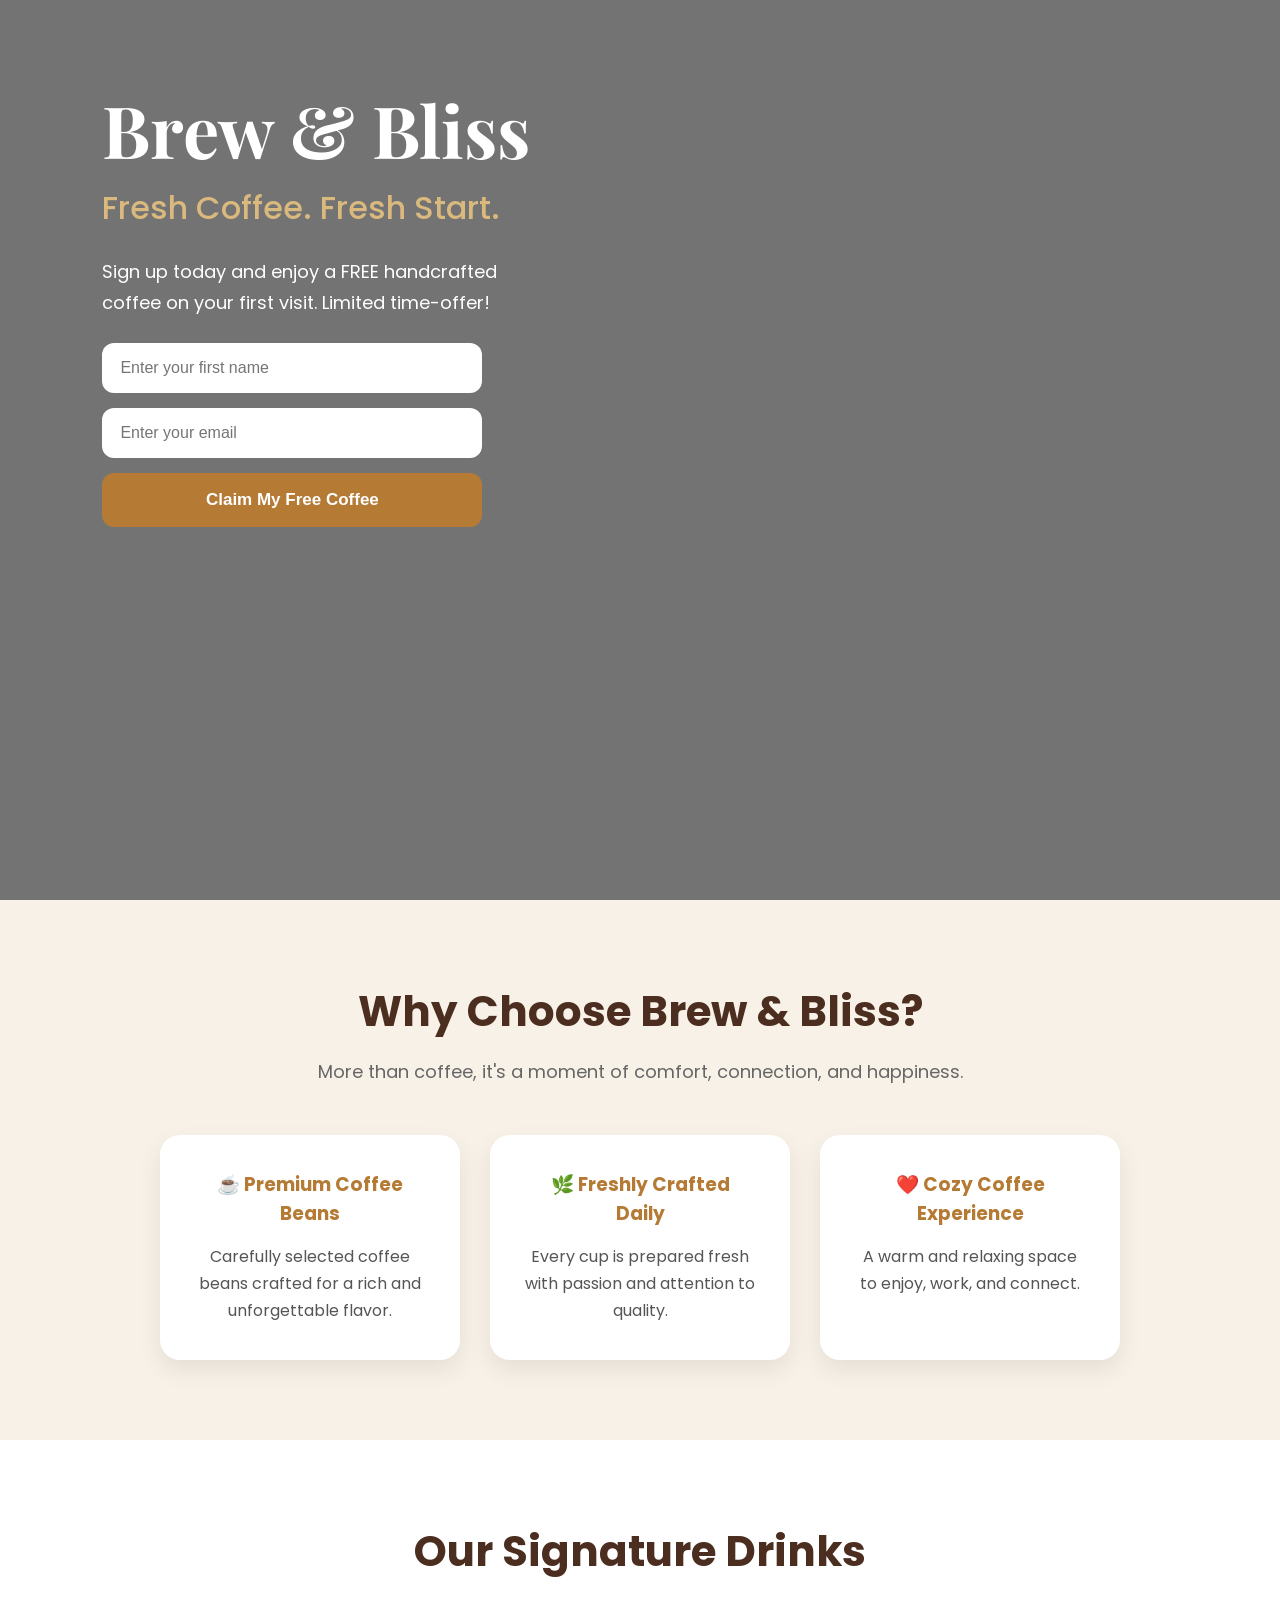
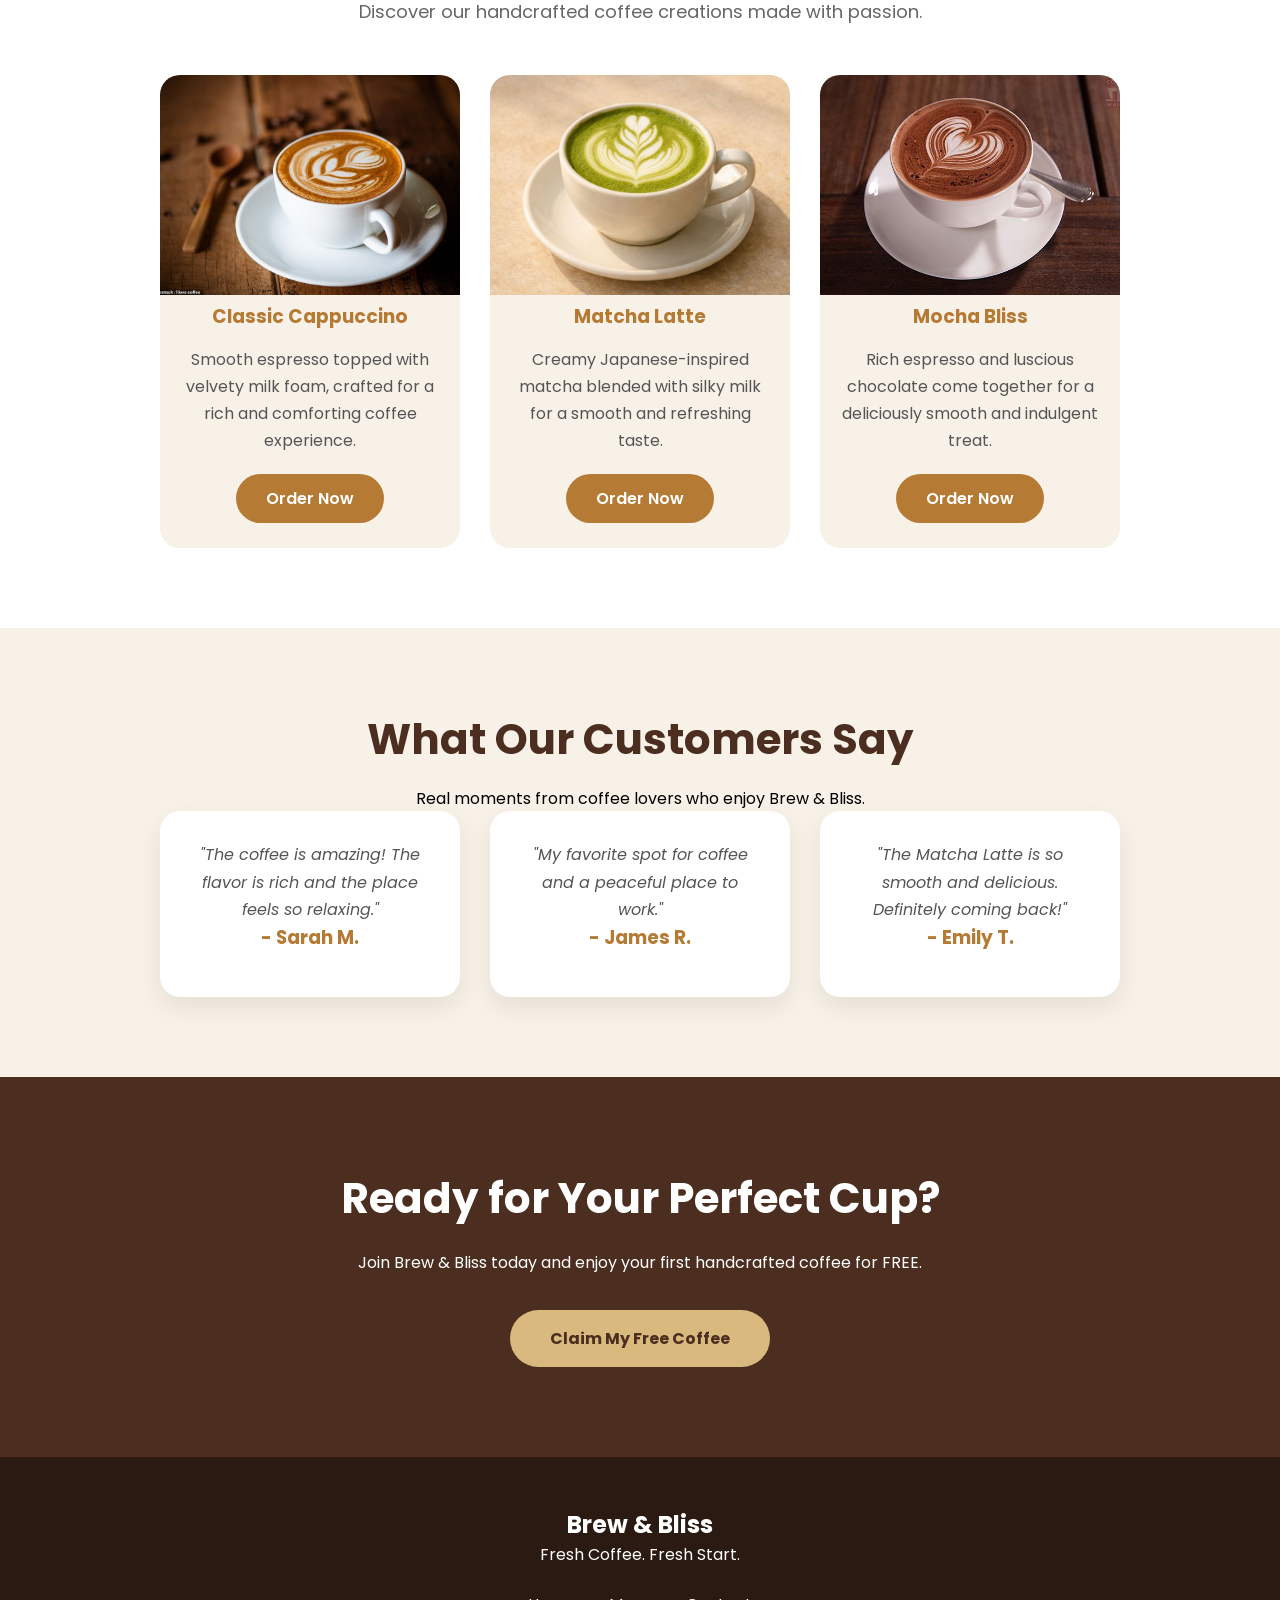
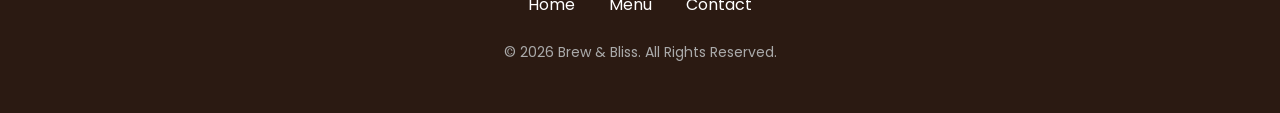
==== index.html @ a64a9b94 "Complete Brew & Bliss order system" ====
<!DOCTYPE html>
<html lang="en">

<head>

<meta charset="UTF-8">
<meta name="viewport" content="width=device-width, initial-scale=1.0">

<title>Brew & Bliss</title>


<link rel="preconnect" href="https://fonts.googleapis.com">
<link rel="preconnect" href="https://fonts.gstatic.com" crossorigin>

<link href="https://fonts.googleapis.com/css2?family=Playfair+Display:wght@600;700&family=Poppins:wght@300;400;500;600&display=swap" rel="stylesheet">


<link rel="stylesheet" href="css/style.css">


</head>


<body>


<!-- HERO SECTION -->

<section class="hero">


<video autoplay muted loop playsinline class="bg-video">

<source src="https://res.cloudinary.com/xk9sr4ls/video/upload/v1786017797/pika-f776a48d-ac4b-4a90-9127-dfdf9d708edb_xwu1fz.mp4" type="video/mp4">

</video>


<div class="overlay"></div>



<div class="hero-content">


<div class="left">


<h1>Brew & Bliss</h1>


<h2>Fresh Coffee. Fresh Start.</h2>


<p>
Sign up today and enjoy a FREE handcrafted coffee 
on your first visit. Limited time-offer!
</p>


<!-- FREE COFFEE FORM -->
<form
    id="coffee-form"
    class="coffee-form"
    action="https://formspree.io/f/xeajowwl"
    method="POST">

    <input
        type="text"
        name="first_name"
        placeholder="Enter your first name"
        required>

    <input
        type="email"
        name="email"
        placeholder="Enter your email"
        required>

    <button type="submit">
        Claim My Free Coffee
    </button>

    <p id="form-message"></p>

</form>


<!-- ORDER FORM -->
<section id="order-form" class="order-section">

    <div class="order-content">

        

</section>



</div>


</div>


</section>


<!-- WHY SECTION -->

<section class="why-section">


<h2>Why Choose Brew & Bliss?</h2>


<p class="section-text">
More than coffee, it's a moment of comfort, connection, and happiness.
</p>



<div class="cards">


<div class="card">

<h3>☕ Premium Coffee Beans</h3>

<p>
Carefully selected coffee beans crafted
for a rich and unforgettable flavor.
</p>

</div>



<div class="card">

<h3>🌿 Freshly Crafted Daily</h3>

<p>
Every cup is prepared fresh with passion
and attention to quality.
</p>

</div>



<div class="card">

<h3>❤️ Cozy Coffee Experience</h3>

<p>
A warm and relaxing space to enjoy,
work, and connect.
</p>

</div>


</div>


</section>





<!-- MENU SECTION -->


<section class="menu-section">


<h2>Our Signature Drinks</h2>


<p class="menu-text">
Discover our handcrafted coffee creations made with passion.
</p>

<div class="menu-cards">

    <div class="menu-card">
        <img src="images/cappuccino.jpg" alt="Classic Cappuccino">

        <h3>Classic Cappuccino</h3>

        <p>
            Smooth espresso topped with velvety milk foam,
            crafted for a rich and comforting coffee experience.
        </p>

        <a href="order.html" class="menu-btn">Order Now</a>
    </div>

    <div class="menu-card">
        <img src="images/matcha.jpg" alt="Matcha Latte">

        <h3>Matcha Latte</h3>

        <p>
            Creamy Japanese-inspired matcha blended with silky milk
            for a smooth and refreshing taste.
        </p>

        <a href="order.html" class="menu-btn">Order Now</a>
    </div>


    <div class="menu-card">
        <img src="images/mocha.jpg" alt="Mocha Bliss">

        <h3>Mocha Bliss</h3>

        <p>
            Rich espresso and luscious chocolate come together
            for a deliciously smooth and indulgent treat.
        </p>

        <a href="order.html" class="menu-btn">Order Now</a>
    </div>

</div>

</div>


</section>





<!-- TESTIMONIAL SECTION -->


<section class="testimonial-section">


<h2>What Our Customers Say</h2>


<p class="testimonial-text">
Real moments from coffee lovers who enjoy Brew & Bliss.
</p>



<div class="testimonial-cards">


<div class="testimonial-card">

<p>
"The coffee is amazing! The flavor is rich
and the place feels so relaxing."
</p>

<h3>- Sarah M.</h3>

</div>



<div class="testimonial-card">

<p>
"My favorite spot for coffee and a peaceful
place to work."
</p>

<h3>- James R.</h3>

</div>



<div class="testimonial-card">

<p>
"The Matcha Latte is so smooth and delicious.
Definitely coming back!"
</p>

<h3>- Emily T.</h3>

</div>


</div>


</section>





<!-- CTA -->


<section class="cta-section">


<h2>Ready for Your Perfect Cup?</h2>


<p>
Join Brew & Bliss today and enjoy your first handcrafted coffee for FREE.
</p>


<a href="#coffee-form" class="cta-btn">
    Claim My Free Coffee
</a>


</section>





<!-- FOOTER -->


<footer class="footer">


<h2>Brew & Bliss</h2>


<p>
Fresh Coffee. Fresh Start.
</p>


<div class="footer-links">

<a href="#">Home</a>
<a href="#">Menu</a>
<a href="#">Contact</a>

</div>



<p class="copyright">
© 2026 Brew & Bliss. All Rights Reserved.
</p>


</footer>

<script src="js/script.js"></script>

</body>

</html>
---- css/style.css ----
*{
    margin:0;
    padding:0;
    box-sizing:border-box;
}

body{
    font-family:'Poppins', sans-serif;
}


.hero{
    position:relative;
    width:100%;
    height:100vh;
    overflow:hidden;
}


.bg-video{
    position:absolute;
    top:0;
    left:0;
    width:100%;
    height:100%;
    object-fit:cover;
    z-index:0;
}


.overlay{
    position:absolute;
    top:0;
    left:0;
    width:100%;
    height:100%;
    background:rgba(0,0,0,0.55);
    z-index:1;
}


.hero-content{
    position:absolute;
    top:0;
    left:0;
    width:100%;
    height:100%;
    display:flex;
    justify-content:flex-start;
    align-items:flex-start;
    padding-left:8%;
    padding-top:90px;
    z-index:2;
    color:white;
}


.left{
    width:500px;
}


.left h1{
    font-family:'Playfair Display', serif;
    font-size:72px;
    font-weight:700;
    line-height:1.1;
}


.left h2{
    margin-top:15px;
    color:#d9b97d;
    font-size:32px;
    font-weight:500;
}


.left p{
    margin:25px 0;
    line-height:1.7;
    font-size:18px;
    max-width:450px;
}


/* FORM */

.coffee-form{
    width:380px;
}


.coffee-form input{
    width:100%;
    padding:16px 18px;
    margin-bottom:15px;
    border:none;
    border-radius:12px;
    font-size:16px;
    outline:none;
}


.coffee-form button{
    width:100%;
    padding:17px;
    background:#b57b35;
    color:white;
    border:none;
    border-radius:12px;
    font-size:17px;
    font-weight:600;
    cursor:pointer;
    transition:.3s;
}


.coffee-form button:hover{
    background:#8f5d28;
    transform:translateY(-2px);
}
/* ORDER FORM */

.order-section {
    padding: 70px 25px;
}

.order-content {
    width: 100%;
    max-width: 500px;
    margin: 0 auto;
}

.order-form {
    width: 100%;
}

.order-form input,
.order-form select,
.order-form textarea {
    width: 100%;
    padding: 16px 18px;
    margin-bottom: 15px;
    border: none;
    border-radius: 12px;
    font-size: 16px;
    font-family: inherit;
    outline: none;
    box-sizing: border-box;
}

.order-form select {
    background: white;
    color: #555;
}

.order-form textarea {
    resize: vertical;
    min-height: 120px;
}

.order-form button {
    width: 100%;
    padding: 17px;
    background: #b57b35;
    color: white;
    border: none;
    border-radius: 12px;
    font-size: 17px;
    font-weight: 600;
    cursor: pointer;
    transition: .3s;
}

.order-form button:hover {
    background: #8f5d28;
    transform: translateY(-2px);
}


/* WHY SECTION */

.why-section{
    padding:80px 8%;
    text-align:center;
    background:#f8f1e7;
}


.why-section h2,
.menu-section h2,
.testimonial-section h2{
    font-size:42px;
    color:#4b2e1f;
    margin-bottom:15px;
}


.section-text,
.menu-text{
    color:#666;
    font-size:18px;
    margin-bottom:50px;
}


.cards,
.menu-cards,
.testimonial-cards{
    display:flex;
    justify-content:center;
    gap:30px;
}


.card,
.testimonial-card{
    background:white;
    padding:35px;
    border-radius:20px;
    width:300px;
    box-shadow:0 10px 25px rgba(0,0,0,.08);
}


.card h3,
.menu-card h3,
.testimonial-card h3{
    color:#b57b35;
    margin-bottom:15px;
}


.card p,
.menu-card p,
.testimonial-card p{
    line-height:1.7;
    color:#555;
}



/* MENU */

.menu-section{
    padding:80px 8%;
    background:white;
    text-align:center;
}


.menu-card{
    width:300px;
    background:#f8f1e7;
    border-radius:20px;
    overflow:hidden;
    padding-bottom:25px;
}


.menu-card img{
    width:100%;
    height:220px;
    object-fit:cover;
}


.menu-card p{
    padding:0 20px;
}


.menu-btn{
    display:inline-block;
    margin-top:20px;
    padding:12px 30px;
    background:#b57b35;
    color:white;
    text-decoration:none;
    border-radius:30px;
    font-weight:600;
}


.menu-btn:hover{
    background:#8f5d28;
}



/* TESTIMONIAL */

.testimonial-section{
    padding:80px 8%;
    background:#f8f1e7;
    text-align:center;
}


.testimonial-card{
    padding:30px;
}


.testimonial-card p{
    font-style:italic;
}



/* CTA */

.cta-section{
    padding:90px 8%;
    text-align:center;
    background:#4b2e1f;
    color:white;
}


.cta-section h2{
    font-size:42px;
    margin-bottom:20px;
}


.cta-section p{
    margin-bottom:35px;
}


.cta-btn{
    display:inline-block;
    padding:16px 40px;
    background:#d9b97d;
    color:#4b2e1f;
    text-decoration:none;
    border-radius:50px;
    font-weight:700;
}



/* FOOTER */

.footer{
    padding:50px 8%;
    background:#2b1a12;
    color:white;
    text-align:center;
}


.footer-links{
    margin:25px 0;
}


.footer-links a{
    color:white;
    text-decoration:none;
    margin:0 15px;
}


.footer-links a:hover{
    color:#d9b97d;
}


.copyright{
    margin-top:20px;
    font-size:14px;
    color:#aaa;
}



/* ANIMATION */

@keyframes fadeUp{

    from{
        opacity:0;
        transform:translateY(40px);
    }

    to{
        opacity:1;
        transform:translateY(0);
    }

}


.left h1{
    animation:fadeUp 1s ease;
}


.left h2{
    animation:fadeUp 1s ease .2s;
}


.left p{
    animation:fadeUp 1s ease .4s;
}


.coffee-form{
    animation:fadeUp 1s ease .6s;
}



/* MOBILE */

@media(max-width:768px){

.hero{
    min-height:100vh;
}


.hero-content{
    position:relative;
    padding:60px 25px;
}


.left{
    width:100%;
}


.left h1{
    font-size:48px;
}


.left h2{
    font-size:26px;
}


.coffee-form{
    width:100%;
}


.cards,
.menu-cards,
.testimonial-cards{
    flex-direction:column;
    align-items:center;
}


.card,
.menu-card,
.testimonial-card{
    width:100%;
    max-width:350px;
}


.why-section h2,
.menu-section h2,
.testimonial-section h2,
.cta-section h2{
    font-size:32px;
}
body{
    background:red !important;

}
/* =========================
   ORDER FORM - FINAL FIX
========================= */

#order-form {
    width: 100%;
    padding: 70px 20px;
    background: #ffffff;
    box-sizing: border-box;
}

#order-form .order-content {
    max-width: 650px;
    margin: 0 auto;
}

#order-form h2 {
    text-align: center;
    color: #4b2e1f;
    font-size: 36px;
    margin-bottom: 10px;
}

#order-form .order-content > p {
    text-align: center;
    color: #666;
    margin-bottom: 35px;
}

#order-form .order-form {
    display: flex;
    flex-direction: column;
    gap: 18px;
}

#order-form .order-form input,
#order-form .order-form select,
#order-form .order-form textarea {
    width: 100%;
    box-sizing: border-box;
    padding: 15px 16px;
    border: 1px solid #d6c5b5;
    border-radius: 8px;
    background: #ffffff;
    color: #333;
    font-family: inherit;
    font-size: 16px;
    outline: none;
}

#order-form .order-form input:focus,
#order-form .order-form select:focus,
#order-form .order-form textarea:focus {
    border-color: #b97a2b;
}

#order-form .order-form textarea {
    min-height: 120px;
    resize: vertical;
}

#order-form .order-form button {
    width: 100%;
    padding: 16px;
    border: none;
    border-radius: 8px;
    background: #b97a2b;
    color: #ffffff;
    font-size: 16px;
    font-weight: 600;
    cursor: pointer;
}

#order-form .order-form button:hover {
    background: #8f5d20;
}
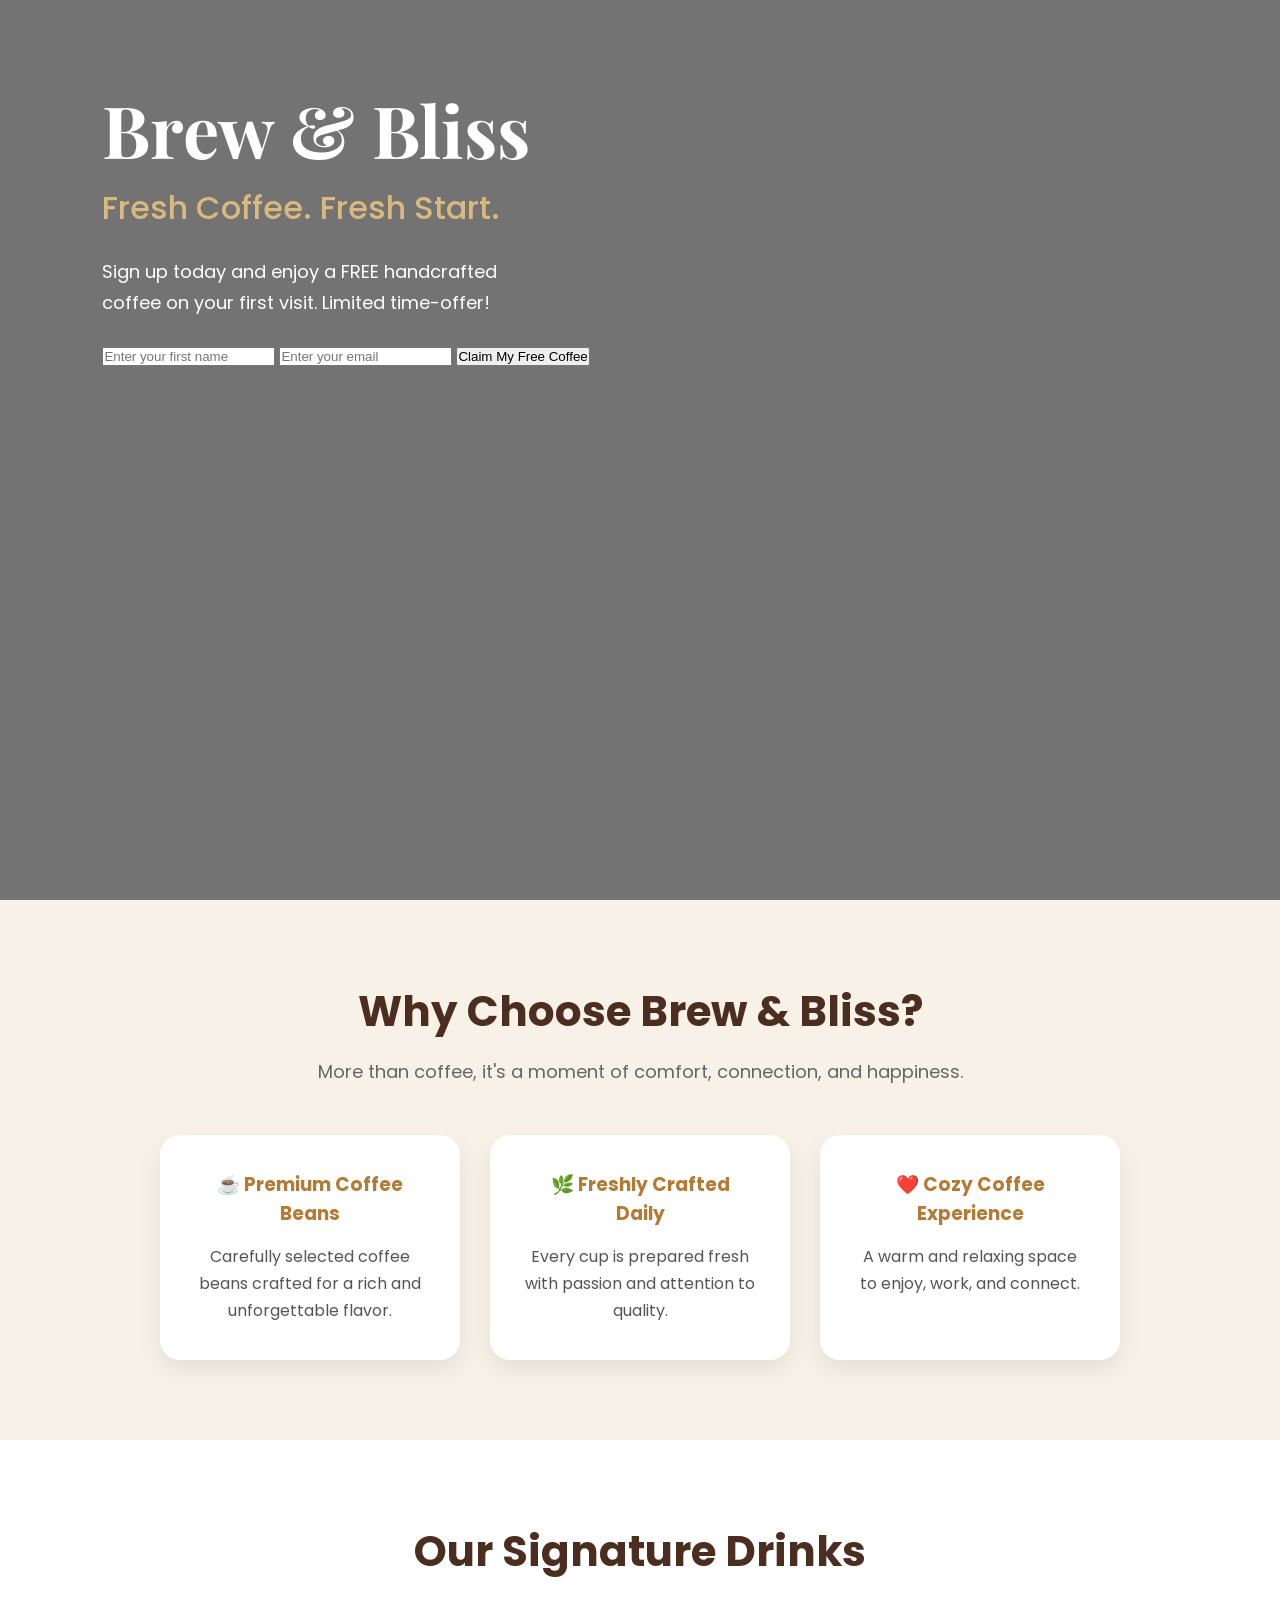
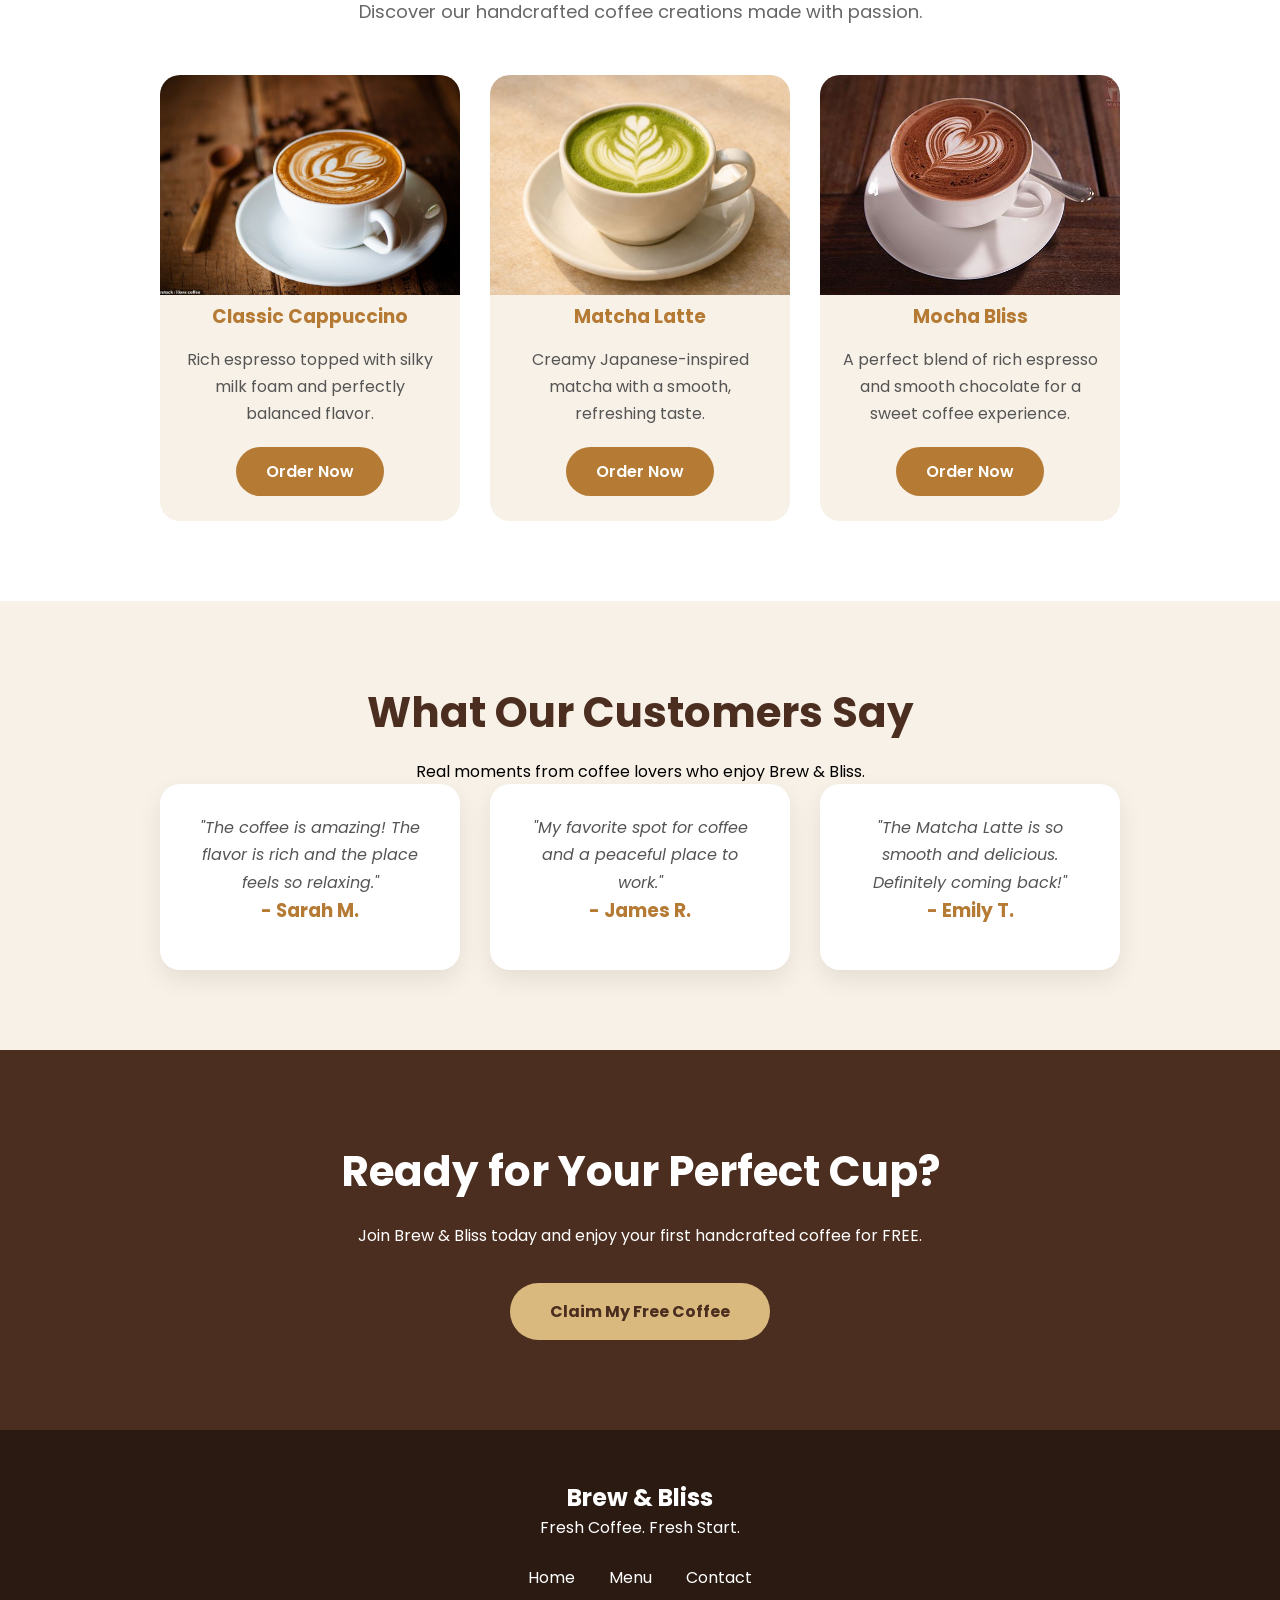
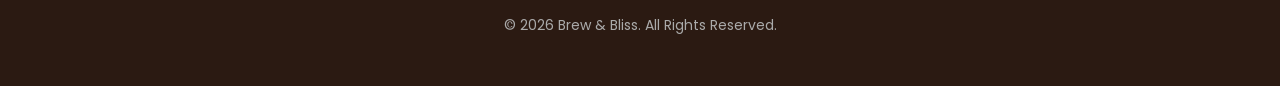
==== commit 712f21c0: "Update index.html Fix Order Now links" ====
--- a/index.html
+++ b/index.html
@@ -1,364 +1,370 @@
-<!DOCTYPE html>
-<html lang="en">
-
-<head>
-
-<meta charset="UTF-8">
-<meta name="viewport" content="width=device-width, initial-scale=1.0">
-
-<title>Brew & Bliss</title>
-
-
-<link rel="preconnect" href="https://fonts.googleapis.com">
-<link rel="preconnect" href="https://fonts.gstatic.com" crossorigin>
-
-<link href="https://fonts.googleapis.com/css2?family=Playfair+Display:wght@600;700&family=Poppins:wght@300;400;500;600&display=swap" rel="stylesheet">
-
-
-<link rel="stylesheet" href="css/style.css">
-
-
-</head>
-
-
-<body>
-
-
-<!-- HERO SECTION -->
-
-<section class="hero">
-
-
-<video autoplay muted loop playsinline class="bg-video">
-
-<source src="https://res.cloudinary.com/xk9sr4ls/video/upload/v1786017797/pika-f776a48d-ac4b-4a90-9127-dfdf9d708edb_xwu1fz.mp4" type="video/mp4">
-
-</video>
-
-
-<div class="overlay"></div>
-
-
-
-<div class="hero-content">
-
-
-<div class="left">
-
-
-<h1>Brew & Bliss</h1>
-
-
-<h2>Fresh Coffee. Fresh Start.</h2>
-
-
-<p>
-Sign up today and enjoy a FREE handcrafted coffee 
-on your first visit. Limited time-offer!
-</p>
-
-
-<!-- FREE COFFEE FORM -->
-<form
-    id="coffee-form"
-    class="coffee-form"
-    action="https://formspree.io/f/xeajowwl"
-    method="POST">
-
-    <input
-        type="text"
-        name="first_name"
-        placeholder="Enter your first name"
-        required>
-
-    <input
-        type="email"
-        name="email"
-        placeholder="Enter your email"
-        required>
-
-    <button type="submit">
-        Claim My Free Coffee
-    </button>
-
-    <p id="form-message"></p>
-
-</form>
-
-
-<!-- ORDER FORM -->
-<section id="order-form" class="order-section">
-
-    <div class="order-content">
-
-        
-
-</section>
-
-
-
-</div>
-
-
-</div>
-
-
-</section>
-
-
-<!-- WHY SECTION -->
-
-<section class="why-section">
-
-
-<h2>Why Choose Brew & Bliss?</h2>
-
-
-<p class="section-text">
-More than coffee, it's a moment of comfort, connection, and happiness.
-</p>
-
-
-
-<div class="cards">
-
-
-<div class="card">
-
-<h3>☕ Premium Coffee Beans</h3>
-
-<p>
-Carefully selected coffee beans crafted
-for a rich and unforgettable flavor.
-</p>
-
-</div>
-
-
-
-<div class="card">
-
-<h3>🌿 Freshly Crafted Daily</h3>
-
-<p>
-Every cup is prepared fresh with passion
-and attention to quality.
-</p>
-
-</div>
-
-
-
-<div class="card">
-
-<h3>❤️ Cozy Coffee Experience</h3>
-
-<p>
-A warm and relaxing space to enjoy,
-work, and connect.
-</p>
-
-</div>
-
-
-</div>
-
-
-</section>
-
-
-
-
-
-<!-- MENU SECTION -->
-
-
-<section class="menu-section">
-
-
-<h2>Our Signature Drinks</h2>
-
-
-<p class="menu-text">
-Discover our handcrafted coffee creations made with passion.
-</p>
-
-<div class="menu-cards">
-
-    <div class="menu-card">
-        <img src="images/cappuccino.jpg" alt="Classic Cappuccino">
-
-        <h3>Classic Cappuccino</h3>
-
-        <p>
-            Smooth espresso topped with velvety milk foam,
-            crafted for a rich and comforting coffee experience.
-        </p>
-
-        <a href="order.html" class="menu-btn">Order Now</a>
-    </div>
-
-    <div class="menu-card">
-        <img src="images/matcha.jpg" alt="Matcha Latte">
-
-        <h3>Matcha Latte</h3>
-
-        <p>
-            Creamy Japanese-inspired matcha blended with silky milk
-            for a smooth and refreshing taste.
-        </p>
-
-        <a href="order.html" class="menu-btn">Order Now</a>
-    </div>
-
-
-    <div class="menu-card">
-        <img src="images/mocha.jpg" alt="Mocha Bliss">
-
-        <h3>Mocha Bliss</h3>
-
-        <p>
-            Rich espresso and luscious chocolate come together
-            for a deliciously smooth and indulgent treat.
-        </p>
-
-        <a href="order.html" class="menu-btn">Order Now</a>
-    </div>
-
-</div>
-
-</div>
-
-
-</section>
-
-
-
-
-
-<!-- TESTIMONIAL SECTION -->
-
-
-<section class="testimonial-section">
-
-
-<h2>What Our Customers Say</h2>
-
-
-<p class="testimonial-text">
-Real moments from coffee lovers who enjoy Brew & Bliss.
-</p>
-
-
-
-<div class="testimonial-cards">
-
-
-<div class="testimonial-card">
-
-<p>
-"The coffee is amazing! The flavor is rich
-and the place feels so relaxing."
-</p>
-
-<h3>- Sarah M.</h3>
-
-</div>
-
-
-
-<div class="testimonial-card">
-
-<p>
-"My favorite spot for coffee and a peaceful
-place to work."
-</p>
-
-<h3>- James R.</h3>
-
-</div>
-
-
-
-<div class="testimonial-card">
-
-<p>
-"The Matcha Latte is so smooth and delicious.
-Definitely coming back!"
-</p>
-
-<h3>- Emily T.</h3>
-
-</div>
-
-
-</div>
-
-
-</section>
-
-
-
-
-
-<!-- CTA -->
-
-
-<section class="cta-section">
-
-
-<h2>Ready for Your Perfect Cup?</h2>
-
-
-<p>
-Join Brew & Bliss today and enjoy your first handcrafted coffee for FREE.
-</p>
-
-
-<a href="#coffee-form" class="cta-btn">
-    Claim My Free Coffee
-</a>
-
-
-</section>
-
-
-
-
-
-<!-- FOOTER -->
-
-
-<footer class="footer">
-
-
-<h2>Brew & Bliss</h2>
-
-
-<p>
-Fresh Coffee. Fresh Start.
-</p>
-
-
-<div class="footer-links">
-
-<a href="#">Home</a>
-<a href="#">Menu</a>
-<a href="#">Contact</a>
-
-</div>
-
-
-
-<p class="copyright">
-© 2026 Brew & Bliss. All Rights Reserved.
-</p>
-
-
-</footer>
-
-<script src="js/script.js"></script>
-
-</body>
-
-</html>
+<!DOCTYPE html>
+<html lang="en">
+
+<head>
+
+<meta charset="UTF-8">
+<meta name="viewport" content="width=device-width, initial-scale=1.0">
+
+<title>Brew & Bliss</title>
+
+
+<link rel="preconnect" href="https://fonts.googleapis.com">
+<link rel="preconnect" href="https://fonts.gstatic.com" crossorigin>
+
+<link href="https://fonts.googleapis.com/css2?family=Playfair+Display:wght@600;700&family=Poppins:wght@300;400;500;600&display=swap" rel="stylesheet">
+
+
+<link rel="stylesheet" href="css/style.css">
+
+
+</head>
+
+
+<body>
+
+
+<!-- HERO SECTION -->
+
+<section class="hero">
+
+
+<video autoplay muted loop playsinline class="bg-video">
+
+<source src="https://res.cloudinary.com/xk9sr4ls/video/upload/v1786017797/pika-f776a48d-ac4b-4a90-9127-dfdf9d708edb_xwu1fz.mp4" type="video/mp4">
+
+</video>
+
+
+<div class="overlay"></div>
+
+
+
+<div class="hero-content">
+
+
+<div class="left">
+
+
+<h1>Brew & Bliss</h1>
+
+
+<h2>Fresh Coffee. Fresh Start.</h2>
+
+
+<p>
+Sign up today and enjoy a FREE handcrafted coffee 
+on your first visit. Limited time-offer!
+</p>
+
+
+<form id="coffee-form" action="https://formspree.io/f/xeajowwl" method="POST">
+
+    <input
+        type="text"
+        name="first_name"
+        placeholder="Enter your first name"
+        required>
+
+    <input
+        type="email"
+        name="email"
+        placeholder="Enter your email"
+        required>
+
+    <button type="submit">
+        Claim My Free Coffee
+    </button>
+
+    <p id="form-message"></p>
+
+</form>
+
+
+
+</div>
+
+
+</div>
+
+
+</section>
+
+
+<!-- WHY SECTION -->
+
+<section class="why-section">
+
+
+<h2>Why Choose Brew & Bliss?</h2>
+
+
+<p class="section-text">
+More than coffee, it's a moment of comfort, connection, and happiness.
+</p>
+
+
+
+<div class="cards">
+
+
+<div class="card">
+
+<h3>☕ Premium Coffee Beans</h3>
+
+<p>
+Carefully selected coffee beans crafted
+for a rich and unforgettable flavor.
+</p>
+
+</div>
+
+
+
+<div class="card">
+
+<h3>🌿 Freshly Crafted Daily</h3>
+
+<p>
+Every cup is prepared fresh with passion
+and attention to quality.
+</p>
+
+</div>
+
+
+
+<div class="card">
+
+<h3>❤️ Cozy Coffee Experience</h3>
+
+<p>
+A warm and relaxing space to enjoy,
+work, and connect.
+</p>
+
+</div>
+
+
+</div>
+
+
+</section>
+
+
+
+
+
+<!-- MENU SECTION -->
+
+
+<section class="menu-section">
+
+
+<h2>Our Signature Drinks</h2>
+
+
+<p class="menu-text">
+Discover our handcrafted coffee creations made with passion.
+</p>
+
+
+
+<div class="menu-cards">
+
+
+
+<div class="menu-card">
+
+<img src="images/cappuccino.jpg" alt="Classic Cappuccino">
+
+<h3>Classic Cappuccino</h3>
+
+<p>
+Rich espresso topped with silky milk foam
+and perfectly balanced flavor.
+</p>
+
+<a href="order.html" class="menu-btn">
+    Order Now
+</a>
+
+</div>
+
+
+
+
+<div class="menu-card">
+
+<img src="images/matcha.jpg" alt="Matcha Latte">
+
+<h3>Matcha Latte</h3>
+
+<p>
+Creamy Japanese-inspired matcha with a smooth,
+refreshing taste.
+</p>
+
+<a href="order.html" class="menu-btn">
+    Order Now
+</a>
+
+</div>
+
+
+
+
+<div class="menu-card">
+
+<img src="images/mocha.jpg" alt="Mocha Bliss">
+
+<h3>Mocha Bliss</h3>
+
+<p>
+A perfect blend of rich espresso and smooth chocolate
+for a sweet coffee experience.
+</p>
+
+<a href="order.html" class="menu-btn">
+    Order Now
+</a>
+
+</div>
+
+
+
+</div>
+
+
+</section>
+
+
+
+
+
+<!-- TESTIMONIAL SECTION -->
+
+
+<section class="testimonial-section">
+
+
+<h2>What Our Customers Say</h2>
+
+
+<p class="testimonial-text">
+Real moments from coffee lovers who enjoy Brew & Bliss.
+</p>
+
+
+
+<div class="testimonial-cards">
+
+
+<div class="testimonial-card">
+
+<p>
+"The coffee is amazing! The flavor is rich
+and the place feels so relaxing."
+</p>
+
+<h3>- Sarah M.</h3>
+
+</div>
+
+
+
+<div class="testimonial-card">
+
+<p>
+"My favorite spot for coffee and a peaceful
+place to work."
+</p>
+
+<h3>- James R.</h3>
+
+</div>
+
+
+
+<div class="testimonial-card">
+
+<p>
+"The Matcha Latte is so smooth and delicious.
+Definitely coming back!"
+</p>
+
+<h3>- Emily T.</h3>
+
+</div>
+
+
+</div>
+
+
+</section>
+
+
+
+
+
+<!-- CTA -->
+
+
+<section class="cta-section">
+
+
+<h2>Ready for Your Perfect Cup?</h2>
+
+
+<p>
+Join Brew & Bliss today and enjoy your first handcrafted coffee for FREE.
+</p>
+
+
+<a href="#" class="cta-btn">
+Claim My Free Coffee
+</a>
+
+
+</section>
+
+
+
+
+
+<!-- FOOTER -->
+
+
+<footer class="footer">
+
+
+<h2>Brew & Bliss</h2>
+
+
+<p>
+Fresh Coffee. Fresh Start.
+</p>
+
+
+<div class="footer-links">
+
+<a href="#">Home</a>
+<a href="#">Menu</a>
+<a href="#">Contact</a>
+
+</div>
+
+
+
+<p class="copyright">
+© 2026 Brew & Bliss. All Rights Reserved.
+</p>
+
+
+</footer>
+
+<script src="js/script.js"></script>
+
+</body>
+
+</html>
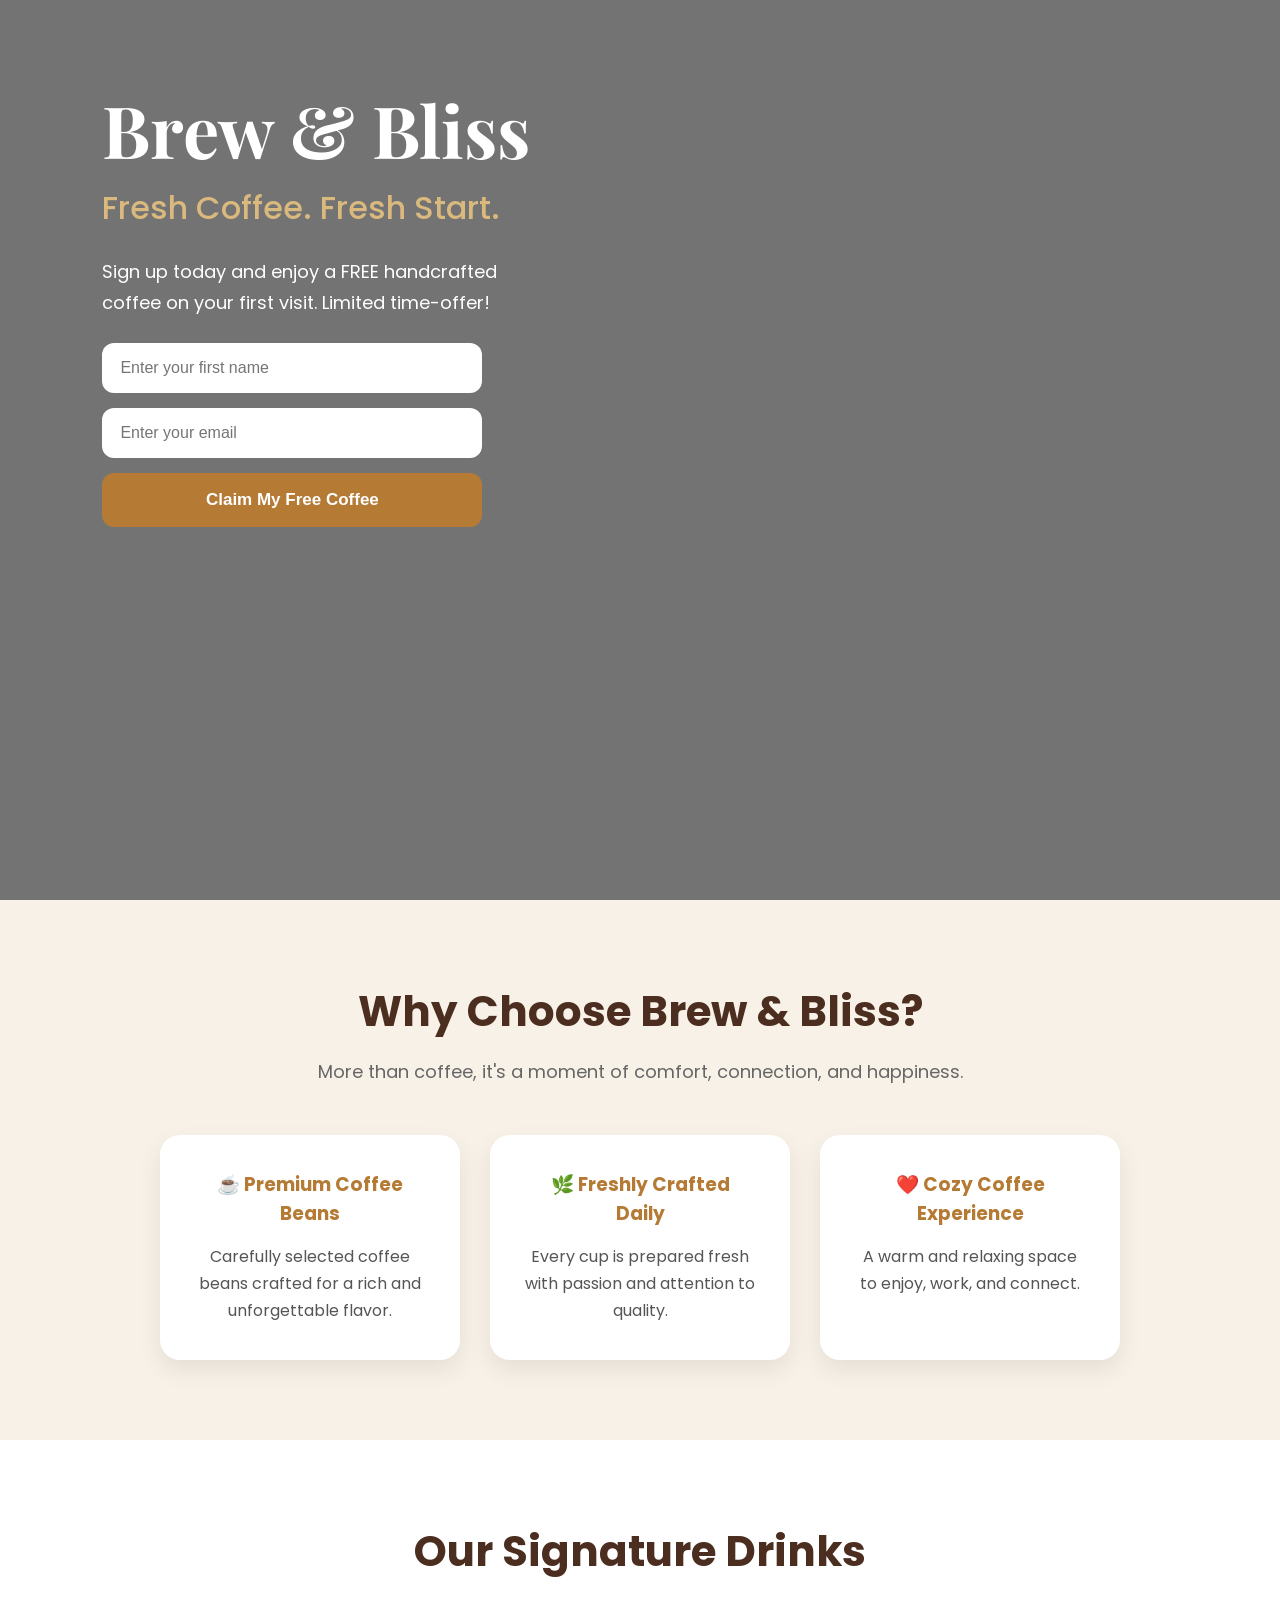
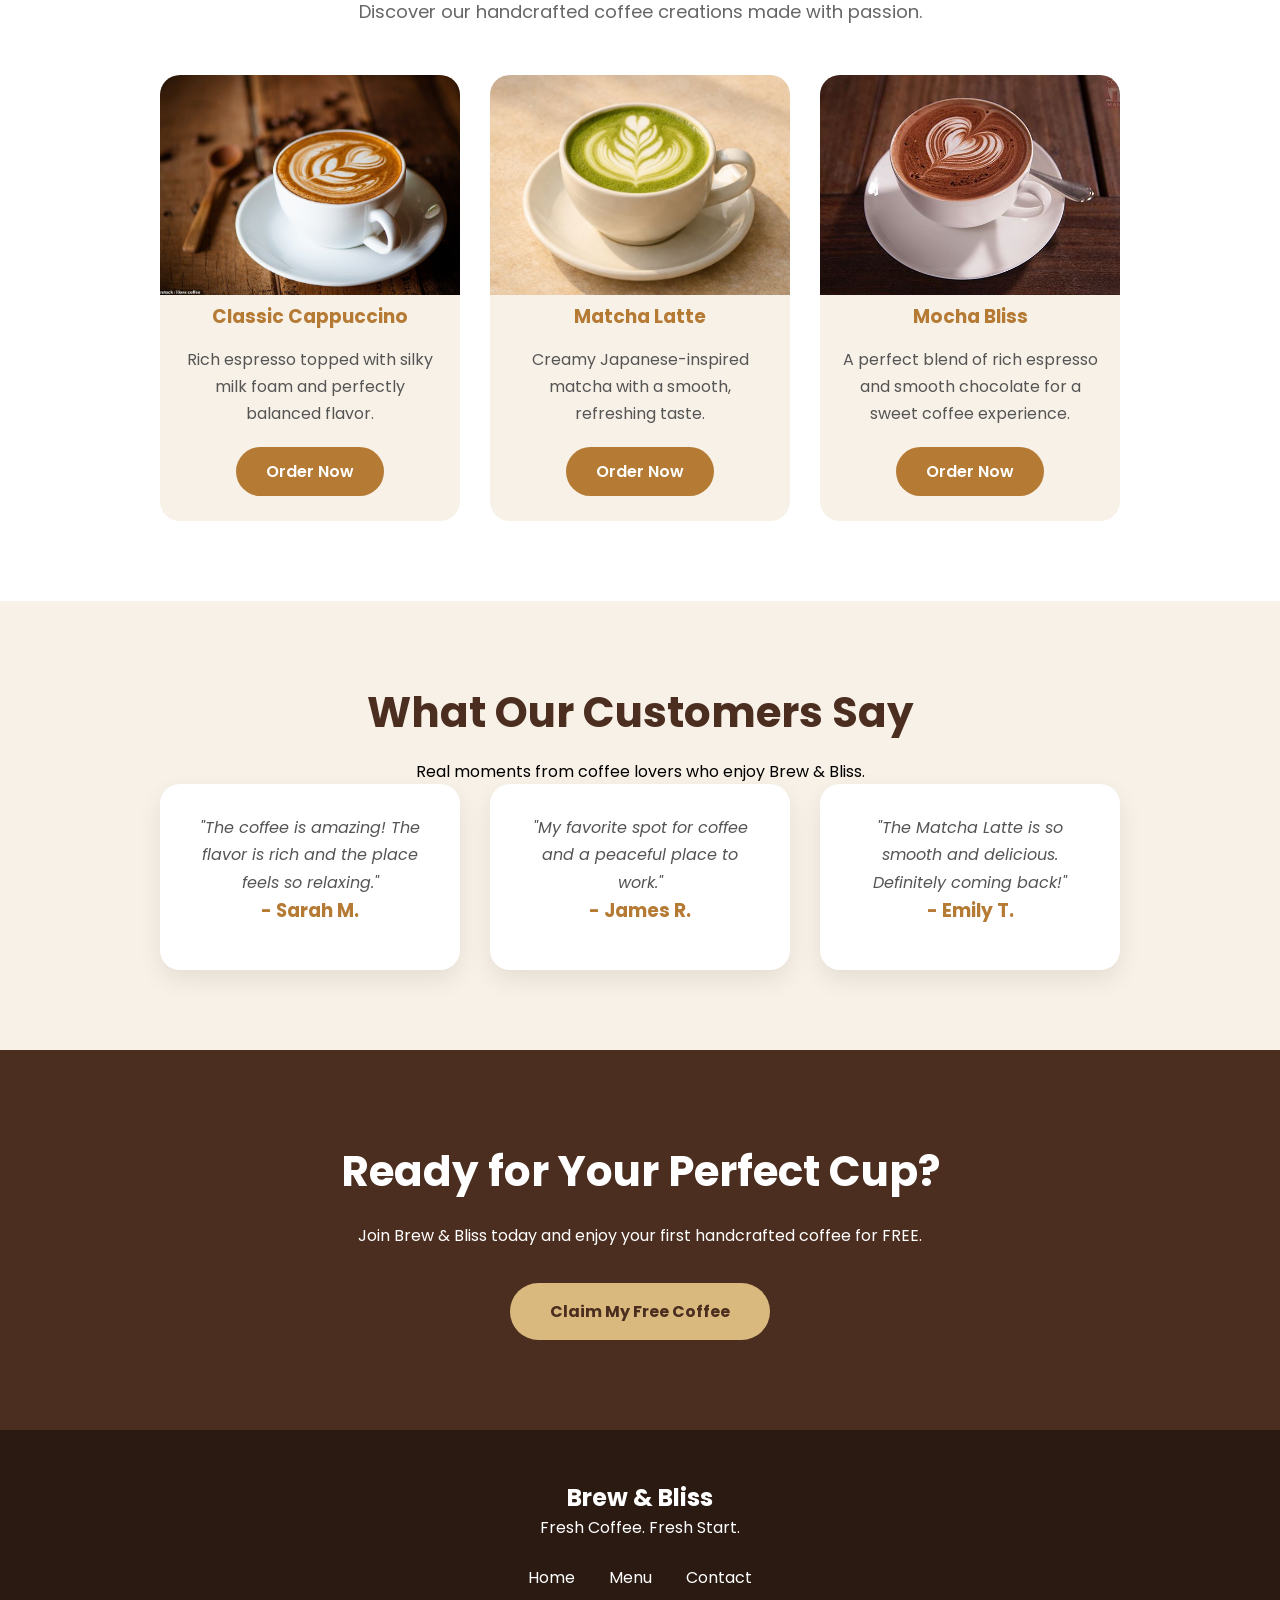
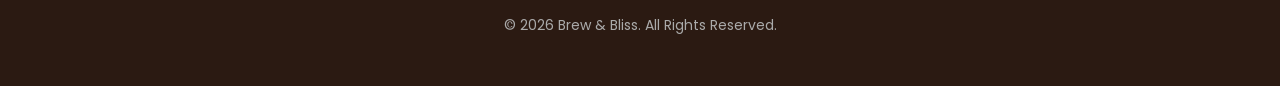
==== commit 84548027: "Update index.html" ====
--- a/index.html
+++ b/index.html
@@ -58,7 +58,14 @@
 </p>
 
 
-<form id="coffee-form" action="https://formspree.io/f/xeajowwl" method="POST">
+<input type="hidden" name="_next"
+       value="https://jasminecristy005-droid.github.io/brew-bliss-landing-page/thankyou.html">
+
+   <form
+    id="coffee-form"
+    class="coffee-form"
+    action="https://formspree.io/f/mljrjeyd"
+    method="POST">
 
     <input
         type="text"
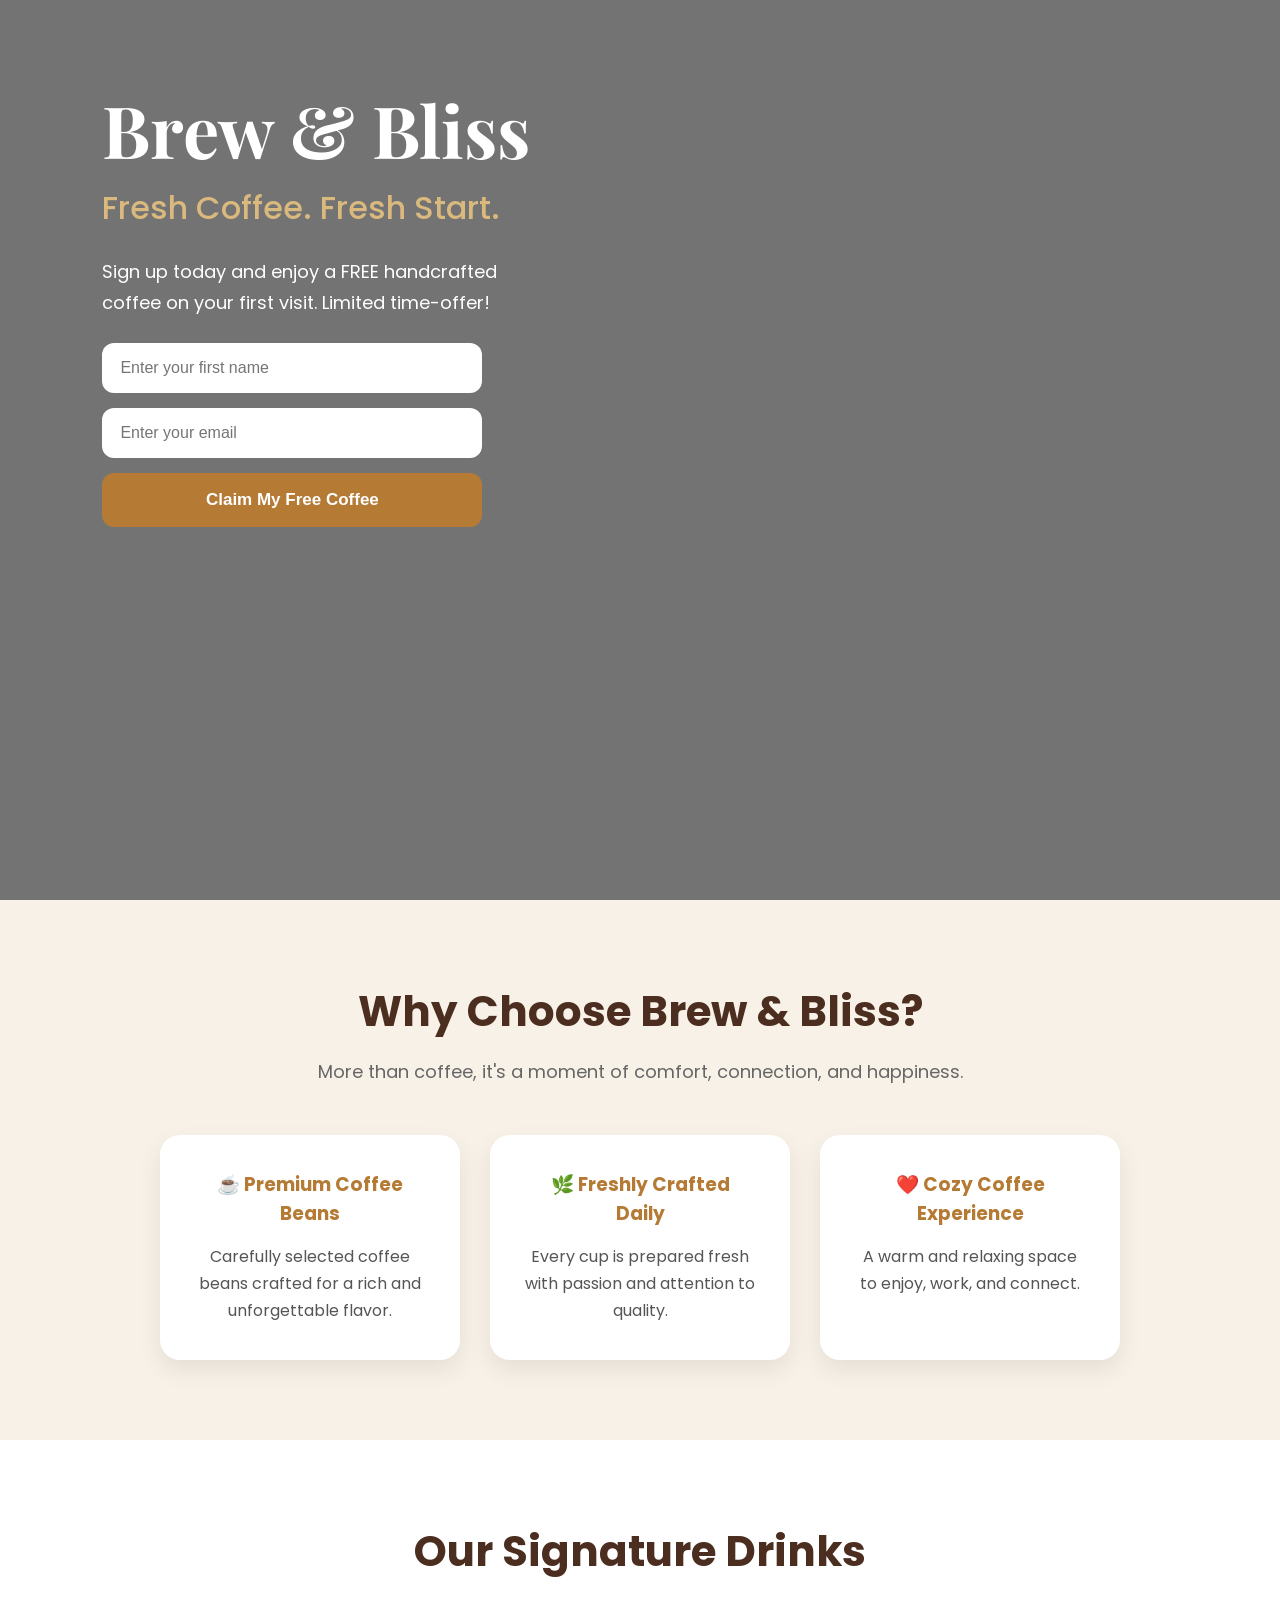
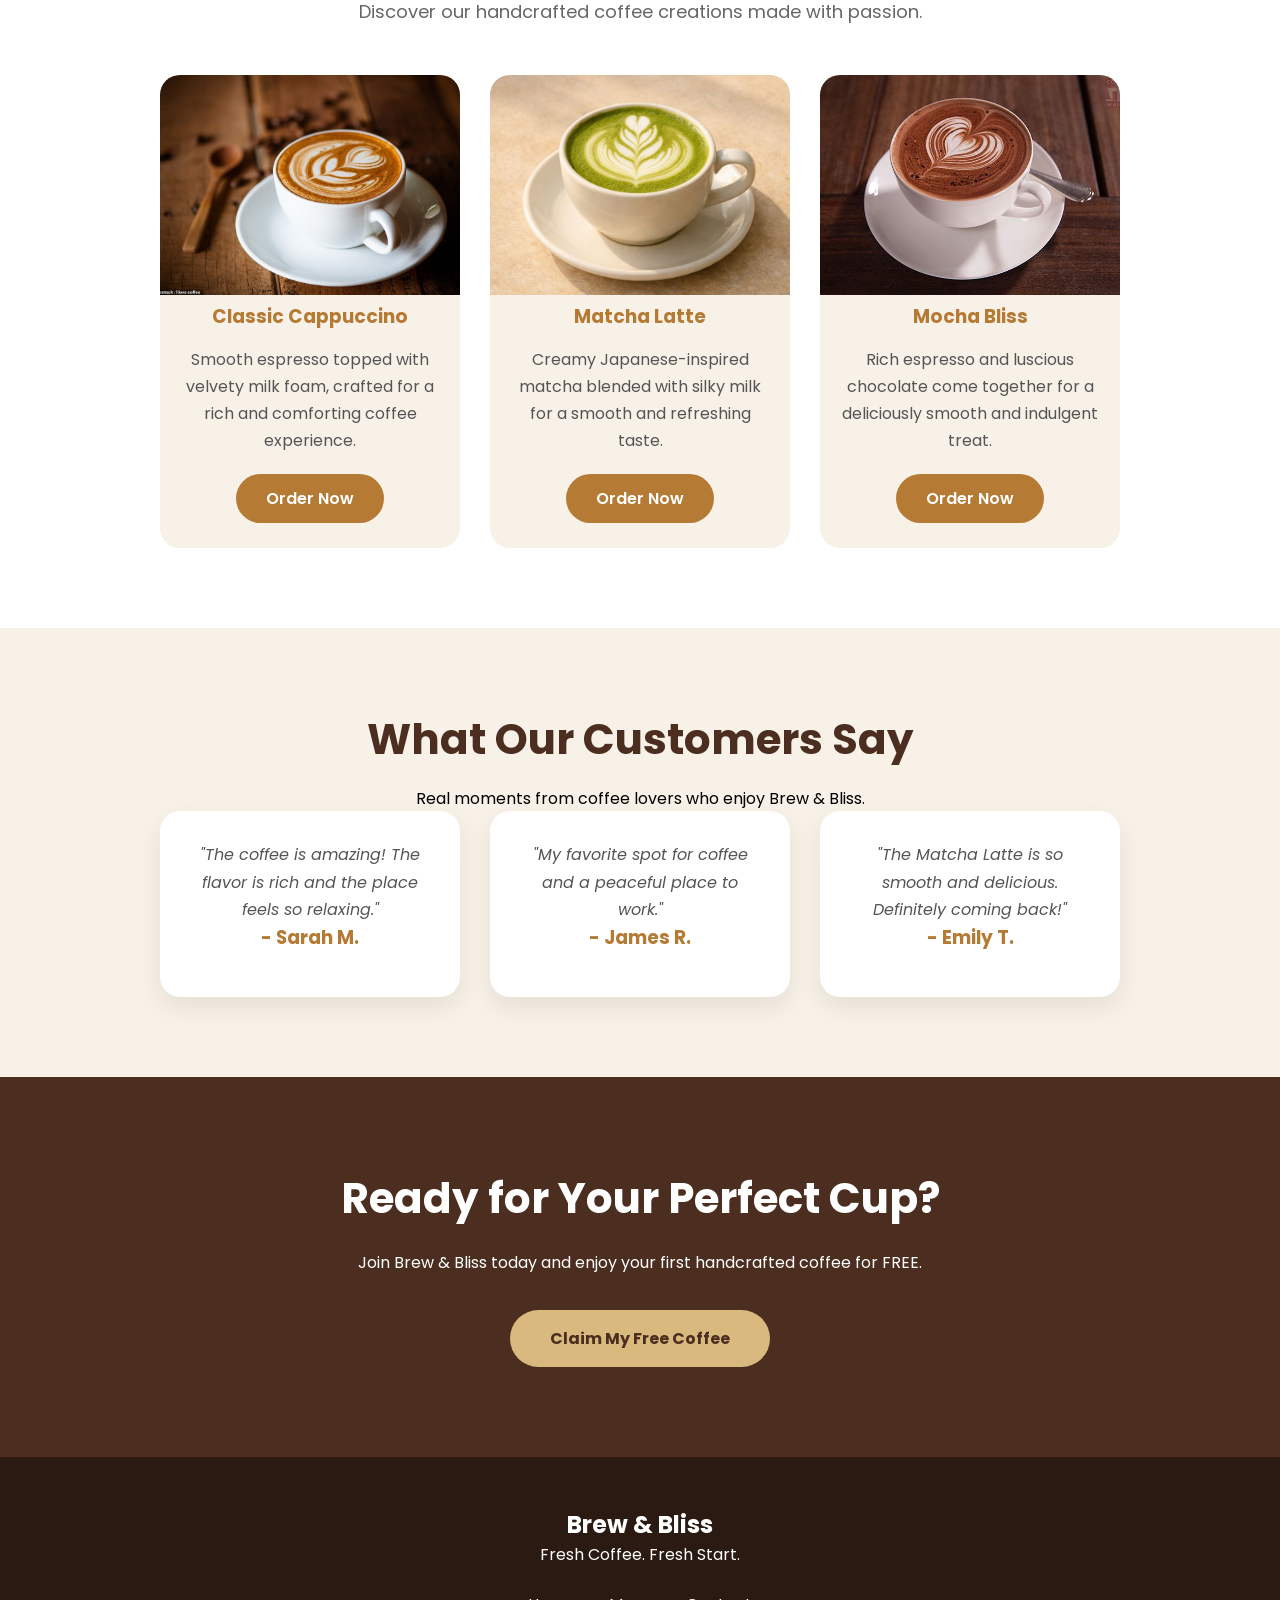
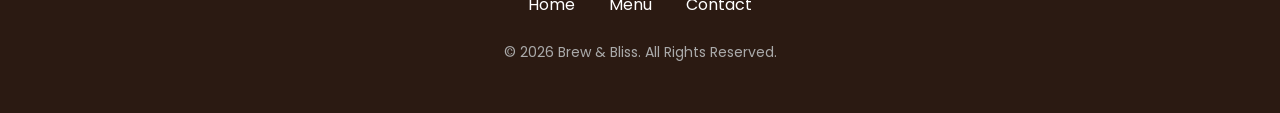
==== commit 873c3c30: "Add Supabase order tracking system" ====
--- a/index.html
+++ b/index.html
@@ -1,377 +1,358 @@
-<!DOCTYPE html>
-<html lang="en">
-
-<head>
-
-<meta charset="UTF-8">
-<meta name="viewport" content="width=device-width, initial-scale=1.0">
-
-<title>Brew & Bliss</title>
-
-
-<link rel="preconnect" href="https://fonts.googleapis.com">
-<link rel="preconnect" href="https://fonts.gstatic.com" crossorigin>
-
-<link href="https://fonts.googleapis.com/css2?family=Playfair+Display:wght@600;700&family=Poppins:wght@300;400;500;600&display=swap" rel="stylesheet">
-
-
-<link rel="stylesheet" href="css/style.css">
-
-
-</head>
-
-
-<body>
-
-
-<!-- HERO SECTION -->
-
-<section class="hero">
-
-
-<video autoplay muted loop playsinline class="bg-video">
-
-<source src="https://res.cloudinary.com/xk9sr4ls/video/upload/v1786017797/pika-f776a48d-ac4b-4a90-9127-dfdf9d708edb_xwu1fz.mp4" type="video/mp4">
-
-</video>
-
-
-<div class="overlay"></div>
-
-
-
-<div class="hero-content">
-
-
-<div class="left">
-
-
-<h1>Brew & Bliss</h1>
-
-
-<h2>Fresh Coffee. Fresh Start.</h2>
-
-
-<p>
-Sign up today and enjoy a FREE handcrafted coffee 
-on your first visit. Limited time-offer!
-</p>
-
-
-<input type="hidden" name="_next"
-       value="https://jasminecristy005-droid.github.io/brew-bliss-landing-page/thankyou.html">
-
-   <form
-    id="coffee-form"
-    class="coffee-form"
-    action="https://formspree.io/f/mljrjeyd"
-    method="POST">
-
-    <input
-        type="text"
-        name="first_name"
-        placeholder="Enter your first name"
-        required>
-
-    <input
-        type="email"
-        name="email"
-        placeholder="Enter your email"
-        required>
-
-    <button type="submit">
-        Claim My Free Coffee
-    </button>
-
-    <p id="form-message"></p>
-
-</form>
-
-
-
-</div>
-
-
-</div>
-
-
-</section>
-
-
-<!-- WHY SECTION -->
-
-<section class="why-section">
-
-
-<h2>Why Choose Brew & Bliss?</h2>
-
-
-<p class="section-text">
-More than coffee, it's a moment of comfort, connection, and happiness.
-</p>
-
-
-
-<div class="cards">
-
-
-<div class="card">
-
-<h3>☕ Premium Coffee Beans</h3>
-
-<p>
-Carefully selected coffee beans crafted
-for a rich and unforgettable flavor.
-</p>
-
-</div>
-
-
-
-<div class="card">
-
-<h3>🌿 Freshly Crafted Daily</h3>
-
-<p>
-Every cup is prepared fresh with passion
-and attention to quality.
-</p>
-
-</div>
-
-
-
-<div class="card">
-
-<h3>❤️ Cozy Coffee Experience</h3>
-
-<p>
-A warm and relaxing space to enjoy,
-work, and connect.
-</p>
-
-</div>
-
-
-</div>
-
-
-</section>
-
-
-
-
-
-<!-- MENU SECTION -->
-
-
-<section class="menu-section">
-
-
-<h2>Our Signature Drinks</h2>
-
-
-<p class="menu-text">
-Discover our handcrafted coffee creations made with passion.
-</p>
-
-
-
-<div class="menu-cards">
-
-
-
-<div class="menu-card">
-
-<img src="images/cappuccino.jpg" alt="Classic Cappuccino">
-
-<h3>Classic Cappuccino</h3>
-
-<p>
-Rich espresso topped with silky milk foam
-and perfectly balanced flavor.
-</p>
-
-<a href="order.html" class="menu-btn">
-    Order Now
-</a>
-
-</div>
-
-
-
-
-<div class="menu-card">
-
-<img src="images/matcha.jpg" alt="Matcha Latte">
-
-<h3>Matcha Latte</h3>
-
-<p>
-Creamy Japanese-inspired matcha with a smooth,
-refreshing taste.
-</p>
-
-<a href="order.html" class="menu-btn">
-    Order Now
-</a>
-
-</div>
-
-
-
-
-<div class="menu-card">
-
-<img src="images/mocha.jpg" alt="Mocha Bliss">
-
-<h3>Mocha Bliss</h3>
-
-<p>
-A perfect blend of rich espresso and smooth chocolate
-for a sweet coffee experience.
-</p>
-
-<a href="order.html" class="menu-btn">
-    Order Now
-</a>
-
-</div>
-
-
-
-</div>
-
-
-</section>
-
-
-
-
-
-<!-- TESTIMONIAL SECTION -->
-
-
-<section class="testimonial-section">
-
-
-<h2>What Our Customers Say</h2>
-
-
-<p class="testimonial-text">
-Real moments from coffee lovers who enjoy Brew & Bliss.
-</p>
-
-
-
-<div class="testimonial-cards">
-
-
-<div class="testimonial-card">
-
-<p>
-"The coffee is amazing! The flavor is rich
-and the place feels so relaxing."
-</p>
-
-<h3>- Sarah M.</h3>
-
-</div>
-
-
-
-<div class="testimonial-card">
-
-<p>
-"My favorite spot for coffee and a peaceful
-place to work."
-</p>
-
-<h3>- James R.</h3>
-
-</div>
-
-
-
-<div class="testimonial-card">
-
-<p>
-"The Matcha Latte is so smooth and delicious.
-Definitely coming back!"
-</p>
-
-<h3>- Emily T.</h3>
-
-</div>
-
-
-</div>
-
-
-</section>
-
-
-
-
-
-<!-- CTA -->
-
-
-<section class="cta-section">
-
-
-<h2>Ready for Your Perfect Cup?</h2>
-
-
-<p>
-Join Brew & Bliss today and enjoy your first handcrafted coffee for FREE.
-</p>
-
-
-<a href="#" class="cta-btn">
-Claim My Free Coffee
-</a>
-
-
-</section>
-
-
-
-
-
-<!-- FOOTER -->
-
-
-<footer class="footer">
-
-
-<h2>Brew & Bliss</h2>
-
-
-<p>
-Fresh Coffee. Fresh Start.
-</p>
-
-
-<div class="footer-links">
-
-<a href="#">Home</a>
-<a href="#">Menu</a>
-<a href="#">Contact</a>
-
-</div>
-
-
-
-<p class="copyright">
-© 2026 Brew & Bliss. All Rights Reserved.
-</p>
-
-
-</footer>
-
-<script src="js/script.js"></script>
-
-</body>
-
-</html>
+<!DOCTYPE html>
+<html lang="en">
+
+<head>
+
+<meta charset="UTF-8">
+<meta name="viewport" content="width=device-width, initial-scale=1.0">
+
+<title>Brew & Bliss</title>
+
+
+<link rel="preconnect" href="https://fonts.googleapis.com">
+<link rel="preconnect" href="https://fonts.gstatic.com" crossorigin>
+
+<link href="https://fonts.googleapis.com/css2?family=Playfair+Display:wght@600;700&family=Poppins:wght@300;400;500;600&display=swap" rel="stylesheet">
+
+
+<link rel="stylesheet" href="css/style.css">
+
+
+</head>
+
+
+<body>
+
+
+<!-- HERO SECTION -->
+
+<section class="hero">
+
+
+<video autoplay muted loop playsinline class="bg-video">
+
+<source src="https://res.cloudinary.com/xk9sr4ls/video/upload/v1786017797/pika-f776a48d-ac4b-4a90-9127-dfdf9d708edb_xwu1fz.mp4" type="video/mp4">
+
+</video>
+
+
+<div class="overlay"></div>
+
+
+
+<div class="hero-content">
+
+
+<div class="left">
+
+
+<h1>Brew & Bliss</h1>
+
+
+<h2>Fresh Coffee. Fresh Start.</h2>
+
+
+<p>
+Sign up today and enjoy a FREE handcrafted coffee 
+on your first visit. Limited time-offer!
+</p>
+
+
+<!-- FREE COFFEE FORM -->
+<form
+    id="coffee-form"
+    class="coffee-form"
+    action="https://formspree.io/f/xeajowwl"
+    method="POST">
+
+    <input
+        type="text"
+        name="first_name"
+        placeholder="Enter your first name"
+        required>
+
+    <input
+        type="email"
+        name="email"
+        placeholder="Enter your email"
+        required>
+
+    <button type="submit">
+        Claim My Free Coffee
+    </button>
+
+    <p id="form-message"></p>
+
+</form>
+
+
+<!-- ORDER FORM -->
+<section id="order-form" class="order-section">
+
+    <div class="order-content">
+
+        
+
+</section>
+
+
+
+</div>
+
+
+</div>
+
+
+</section>
+
+
+<!-- WHY SECTION -->
+
+<section class="why-section">
+
+
+<h2>Why Choose Brew & Bliss?</h2>
+
+
+<p class="section-text">
+More than coffee, it's a moment of comfort, connection, and happiness.
+</p>
+
+
+
+<div class="cards">
+
+
+<div class="card">
+
+<h3>☕ Premium Coffee Beans</h3>
+
+<p>
+Carefully selected coffee beans crafted
+for a rich and unforgettable flavor.
+</p>
+
+</div>
+
+
+
+<div class="card">
+
+<h3>🌿 Freshly Crafted Daily</h3>
+
+<p>
+Every cup is prepared fresh with passion
+and attention to quality.
+</p>
+
+</div>
+
+
+
+<div class="card">
+
+<h3>❤️ Cozy Coffee Experience</h3>
+
+<p>
+A warm and relaxing space to enjoy,
+work, and connect.
+</p>
+
+</div>
+
+
+</div>
+
+
+</section>
+
+
+
+
+
+<!-- MENU SECTION -->
+
+
+<section class="menu-section">
+
+
+<h2>Our Signature Drinks</h2>
+
+
+<p class="menu-text">
+Discover our handcrafted coffee creations made with passion.
+</p>
+
+<div class="menu-cards">
+
+    <div class="menu-card">
+        <img src="images/cappuccino.jpg" alt="Classic Cappuccino">
+
+        <h3>Classic Cappuccino</h3>
+
+        <p>
+            Smooth espresso topped with velvety milk foam,
+            crafted for a rich and comforting coffee experience.
+        </p>
+
+        <a href="order.html" class="menu-btn">Order Now</a>
+    </div>
+
+    <div class="menu-card">
+        <img src="images/matcha.jpg" alt="Matcha Latte">
+
+        <h3>Matcha Latte</h3>
+
+        <p>
+            Creamy Japanese-inspired matcha blended with silky milk
+            for a smooth and refreshing taste.
+        </p>
+
+        <a href="order.html" class="menu-btn">Order Now</a>
+    </div>
+
+
+    <div class="menu-card">
+        <img src="images/mocha.jpg" alt="Mocha Bliss">
+
+        <h3>Mocha Bliss</h3>
+
+        <p>
+            Rich espresso and luscious chocolate come together
+            for a deliciously smooth and indulgent treat.
+        </p>
+
+        <a href="order.html" class="menu-btn">Order Now</a>
+    </div>
+
+</div>
+
+</div>
+
+
+</section>
+
+
+
+
+
+<!-- TESTIMONIAL SECTION -->
+
+
+<section class="testimonial-section">
+
+
+<h2>What Our Customers Say</h2>
+
+
+<p class="testimonial-text">
+Real moments from coffee lovers who enjoy Brew & Bliss.
+</p>
+
+
+
+<div class="testimonial-cards">
+
+
+<div class="testimonial-card">
+
+<p>
+"The coffee is amazing! The flavor is rich
+and the place feels so relaxing."
+</p>
+
+<h3>- Sarah M.</h3>
+
+</div>
+
+
+
+<div class="testimonial-card">
+
+<p>
+"My favorite spot for coffee and a peaceful
+place to work."
+</p>
+
+<h3>- James R.</h3>
+
+</div>
+
+
+
+<div class="testimonial-card">
+
+<p>
+"The Matcha Latte is so smooth and delicious.
+Definitely coming back!"
+</p>
+
+<h3>- Emily T.</h3>
+
+</div>
+
+
+</div>
+
+
+</section>
+
+
+
+
+
+<!-- CTA -->
+
+
+<section class="cta-section">
+
+
+<h2>Ready for Your Perfect Cup?</h2>
+
+
+<p>
+Join Brew & Bliss today and enjoy your first handcrafted coffee for FREE.
+</p>
+
+
+<a href="#coffee-form" class="cta-btn">
+    Claim My Free Coffee
+</a>
+
+
+</section>
+
+<!-- FOOTER -->
+
+
+<footer class="footer">
+
+
+<h2>Brew & Bliss</h2>
+
+
+<p>
+Fresh Coffee. Fresh Start.
+</p>
+
+
+<div class="footer-links">
+
+<a href="#">Home</a>
+<a href="#">Menu</a>
+<a href="#">Contact</a>
+
+</div>
+
+<p class="copyright">
+© 2026 Brew & Bliss. All Rights Reserved.
+</p>
+
+
+</footer>
+
+<script src="js/script.js"></script>
+
+</body>
+
+</html>
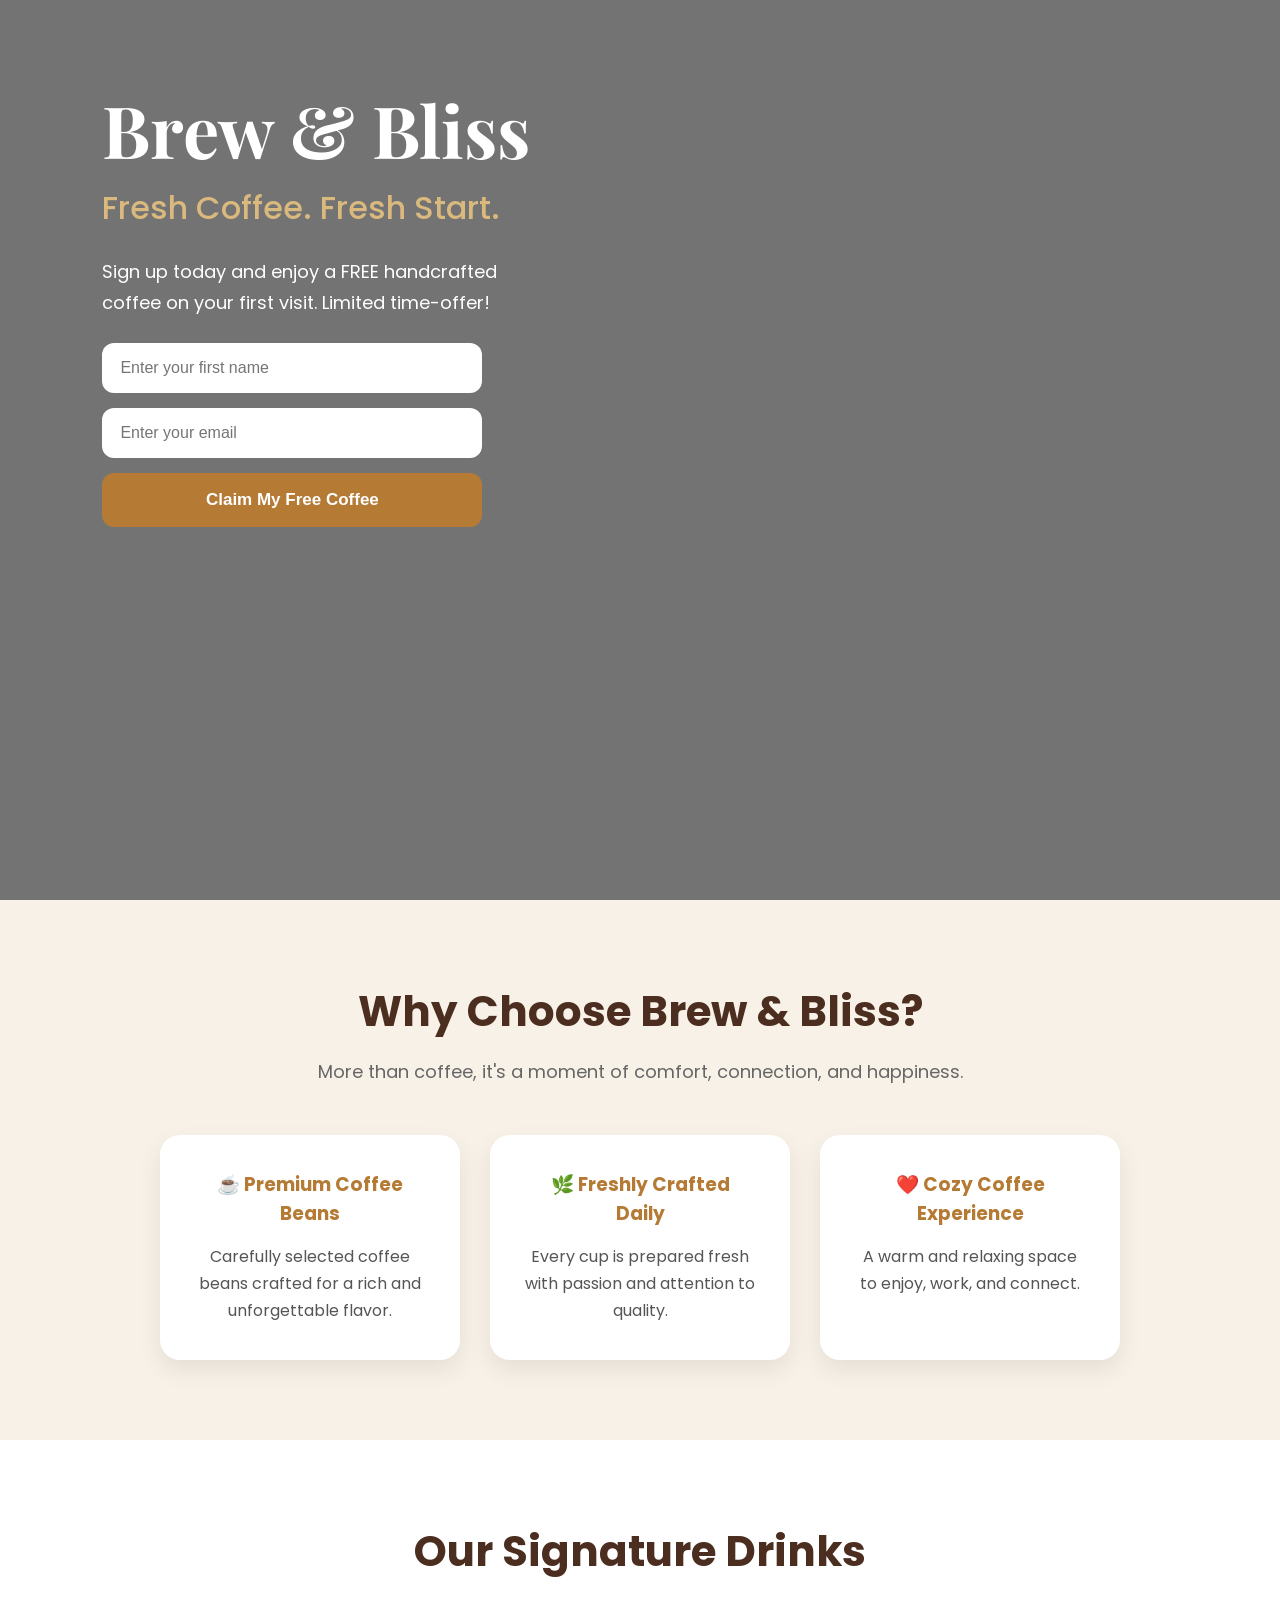
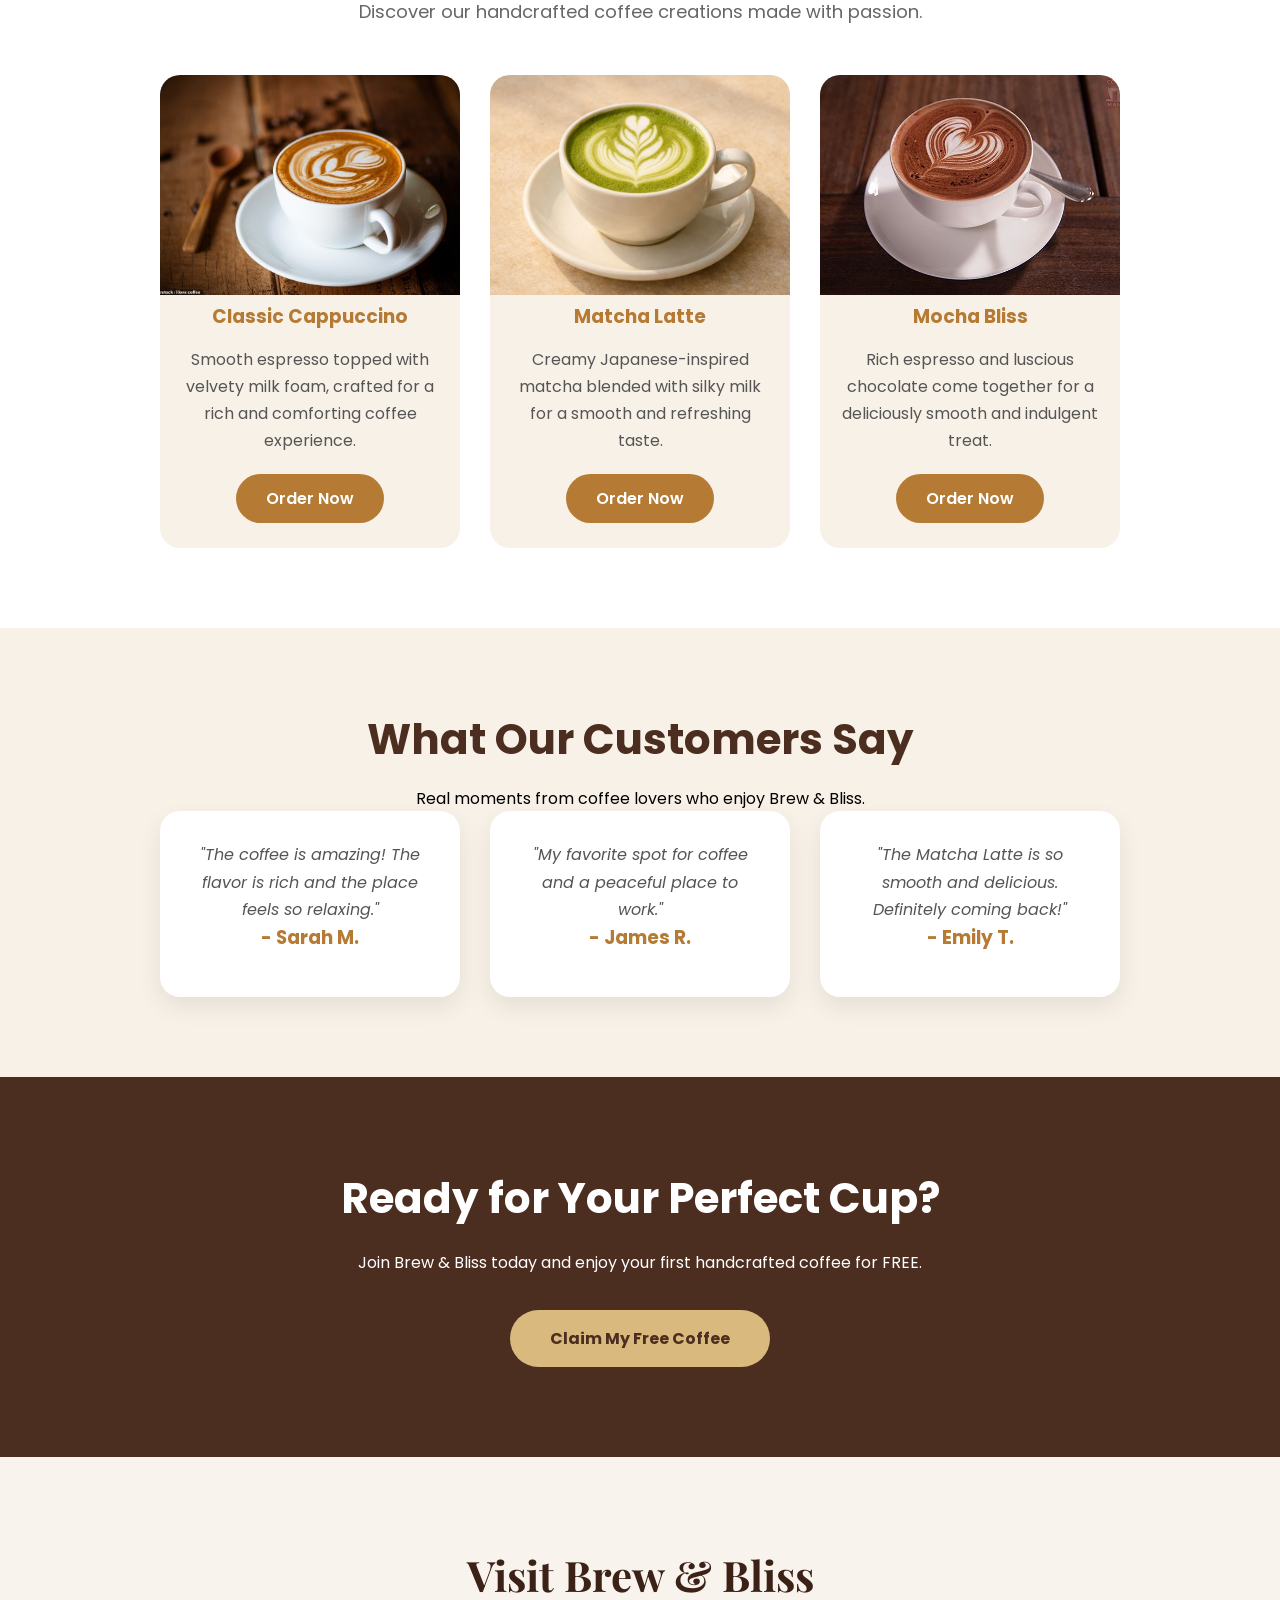
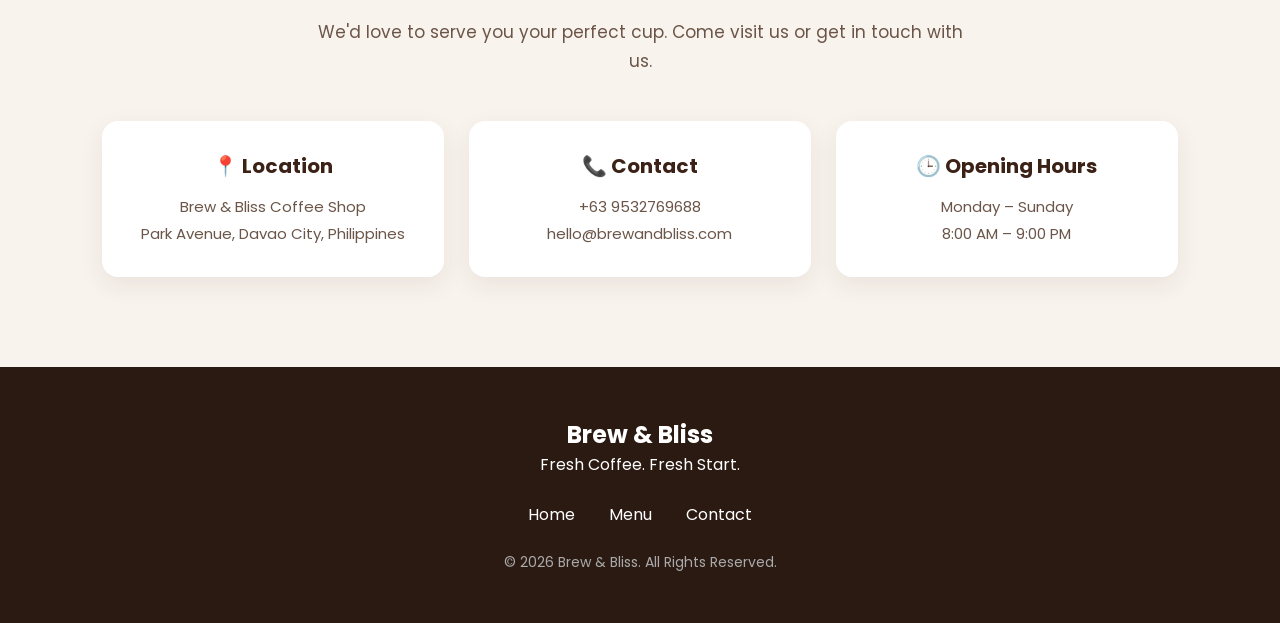
==== commit 20e43474: "Update Brew & Bliss project" ====
--- a/index.html
+++ b/index.html
@@ -1,358 +1,487 @@
-<!DOCTYPE html>
-<html lang="en">
-
-<head>
-
-<meta charset="UTF-8">
-<meta name="viewport" content="width=device-width, initial-scale=1.0">
-
-<title>Brew & Bliss</title>
-
-
-<link rel="preconnect" href="https://fonts.googleapis.com">
-<link rel="preconnect" href="https://fonts.gstatic.com" crossorigin>
-
-<link href="https://fonts.googleapis.com/css2?family=Playfair+Display:wght@600;700&family=Poppins:wght@300;400;500;600&display=swap" rel="stylesheet">
-
-
-<link rel="stylesheet" href="css/style.css">
-
-
-</head>
-
-
-<body>
-
-
-<!-- HERO SECTION -->
-
-<section class="hero">
-
-
-<video autoplay muted loop playsinline class="bg-video">
-
-<source src="https://res.cloudinary.com/xk9sr4ls/video/upload/v1786017797/pika-f776a48d-ac4b-4a90-9127-dfdf9d708edb_xwu1fz.mp4" type="video/mp4">
-
-</video>
-
-
-<div class="overlay"></div>
-
-
-
-<div class="hero-content">
-
-
-<div class="left">
-
-
-<h1>Brew & Bliss</h1>
-
-
-<h2>Fresh Coffee. Fresh Start.</h2>
-
-
-<p>
-Sign up today and enjoy a FREE handcrafted coffee 
-on your first visit. Limited time-offer!
-</p>
-
-
-<!-- FREE COFFEE FORM -->
-<form
-    id="coffee-form"
-    class="coffee-form"
-    action="https://formspree.io/f/xeajowwl"
-    method="POST">
-
-    <input
-        type="text"
-        name="first_name"
-        placeholder="Enter your first name"
-        required>
-
-    <input
-        type="email"
-        name="email"
-        placeholder="Enter your email"
-        required>
-
-    <button type="submit">
-        Claim My Free Coffee
-    </button>
-
-    <p id="form-message"></p>
-
-</form>
-
-
-<!-- ORDER FORM -->
-<section id="order-form" class="order-section">
-
-    <div class="order-content">
-
-        
-
-</section>
-
-
-
-</div>
-
-
-</div>
-
-
-</section>
-
-
-<!-- WHY SECTION -->
-
-<section class="why-section">
-
-
-<h2>Why Choose Brew & Bliss?</h2>
-
-
-<p class="section-text">
-More than coffee, it's a moment of comfort, connection, and happiness.
-</p>
-
-
-
-<div class="cards">
-
-
-<div class="card">
-
-<h3>☕ Premium Coffee Beans</h3>
-
-<p>
-Carefully selected coffee beans crafted
-for a rich and unforgettable flavor.
-</p>
-
-</div>
-
-
-
-<div class="card">
-
-<h3>🌿 Freshly Crafted Daily</h3>
-
-<p>
-Every cup is prepared fresh with passion
-and attention to quality.
-</p>
-
-</div>
-
-
-
-<div class="card">
-
-<h3>❤️ Cozy Coffee Experience</h3>
-
-<p>
-A warm and relaxing space to enjoy,
-work, and connect.
-</p>
-
-</div>
-
-
-</div>
-
-
-</section>
-
-
-
-
-
-<!-- MENU SECTION -->
-
-
-<section class="menu-section">
-
-
-<h2>Our Signature Drinks</h2>
-
-
-<p class="menu-text">
-Discover our handcrafted coffee creations made with passion.
-</p>
-
-<div class="menu-cards">
-
-    <div class="menu-card">
-        <img src="images/cappuccino.jpg" alt="Classic Cappuccino">
-
-        <h3>Classic Cappuccino</h3>
-
-        <p>
-            Smooth espresso topped with velvety milk foam,
-            crafted for a rich and comforting coffee experience.
-        </p>
-
-        <a href="order.html" class="menu-btn">Order Now</a>
-    </div>
-
-    <div class="menu-card">
-        <img src="images/matcha.jpg" alt="Matcha Latte">
-
-        <h3>Matcha Latte</h3>
-
-        <p>
-            Creamy Japanese-inspired matcha blended with silky milk
-            for a smooth and refreshing taste.
-        </p>
-
-        <a href="order.html" class="menu-btn">Order Now</a>
-    </div>
-
-
-    <div class="menu-card">
-        <img src="images/mocha.jpg" alt="Mocha Bliss">
-
-        <h3>Mocha Bliss</h3>
-
-        <p>
-            Rich espresso and luscious chocolate come together
-            for a deliciously smooth and indulgent treat.
-        </p>
-
-        <a href="order.html" class="menu-btn">Order Now</a>
-    </div>
-
-</div>
-
-</div>
-
-
-</section>
-
-
-
-
-
-<!-- TESTIMONIAL SECTION -->
-
-
-<section class="testimonial-section">
-
-
-<h2>What Our Customers Say</h2>
-
-
-<p class="testimonial-text">
-Real moments from coffee lovers who enjoy Brew & Bliss.
-</p>
-
-
-
-<div class="testimonial-cards">
-
-
-<div class="testimonial-card">
-
-<p>
-"The coffee is amazing! The flavor is rich
-and the place feels so relaxing."
-</p>
-
-<h3>- Sarah M.</h3>
-
-</div>
-
-
-
-<div class="testimonial-card">
-
-<p>
-"My favorite spot for coffee and a peaceful
-place to work."
-</p>
-
-<h3>- James R.</h3>
-
-</div>
-
-
-
-<div class="testimonial-card">
-
-<p>
-"The Matcha Latte is so smooth and delicious.
-Definitely coming back!"
-</p>
-
-<h3>- Emily T.</h3>
-
-</div>
-
-
-</div>
-
-
-</section>
-
-
-
-
-
-<!-- CTA -->
-
-
-<section class="cta-section">
-
-
-<h2>Ready for Your Perfect Cup?</h2>
-
-
-<p>
-Join Brew & Bliss today and enjoy your first handcrafted coffee for FREE.
-</p>
-
-
-<a href="#coffee-form" class="cta-btn">
-    Claim My Free Coffee
-</a>
-
-
-</section>
-
-<!-- FOOTER -->
-
-
-<footer class="footer">
-
-
-<h2>Brew & Bliss</h2>
-
-
-<p>
-Fresh Coffee. Fresh Start.
-</p>
-
-
-<div class="footer-links">
-
-<a href="#">Home</a>
-<a href="#">Menu</a>
-<a href="#">Contact</a>
-
-</div>
-
-<p class="copyright">
-© 2026 Brew & Bliss. All Rights Reserved.
-</p>
-
-
-</footer>
-
-<script src="js/script.js"></script>
-
-</body>
-
-</html>
+<!DOCTYPE html>
+<html lang="en">
+
+<head>
+
+    <meta charset="UTF-8">
+    <meta name="viewport" content="width=device-width, initial-scale=1.0">
+
+    <title>Brew & Bliss</title>
+
+    <!-- Google Fonts -->
+    <link rel="preconnect" href="https://fonts.googleapis.com">
+    <link rel="preconnect" href="https://fonts.gstatic.com" crossorigin>
+
+    <link
+        href="https://fonts.googleapis.com/css2?family=Playfair+Display:wght@600;700&family=Poppins:wght@300;400;500;600&display=swap"
+        rel="stylesheet">
+
+    <!-- Main CSS -->
+    <link rel="stylesheet" href="./css/style.css">
+    <style>
+/* =========================
+   CONTACT FIX
+========================= */
+
+.contact-section {
+    background: #f8f3ed;
+    padding: 90px 8%;
+    text-align: center;
+}
+
+.contact-section h2 {
+    font-family: "Playfair Display", serif;
+    font-size: 42px;
+    color: #3b2116;
+    margin-bottom: 15px;
+}
+
+.contact-text {
+    font-size: 17px;
+    color: #6b5548;
+    max-width: 650px;
+    margin: 0 auto 45px;
+    line-height: 1.7;
+}
+
+.contact-cards {
+    max-width: 1100px;
+    margin: 0 auto;
+    display: grid;
+    grid-template-columns: repeat(3, 1fr);
+    gap: 25px;
+}
+
+.contact-card {
+    background: #ffffff;
+    padding: 30px 25px;
+    border-radius: 16px;
+    box-shadow: 0 8px 25px rgba(59, 33, 22, 0.08);
+}
+
+.contact-card h3 {
+    font-family: "Poppins", sans-serif;
+    font-size: 20px;
+    color: #3b2116;
+    margin-bottom: 12px;
+}
+
+.contact-card p {
+    font-family: "Poppins", sans-serif;
+    font-size: 15px;
+    color: #6b5548;
+    line-height: 1.8;
+}
+
+@media (max-width: 768px) {
+
+    .contact-section {
+        padding: 70px 6%;
+    }
+
+    .contact-section h2 {
+        font-size: 34px;
+    }
+
+    .contact-cards {
+        grid-template-columns: 1fr;
+    }
+
+}
+</style>
+
+</head>
+
+
+<body id="top">
+
+
+    <!-- =========================
+         HERO SECTION
+    ========================== -->
+
+    <section class="hero">
+
+        <video autoplay muted loop playsinline class="bg-video">
+
+            <source
+                src="https://res.cloudinary.com/xk9sr4ls/video/upload/v1786017797/pika-f776a48d-ac4b-4a90-9127-dfdf9d708edb_xwu1fz.mp4"
+                type="video/mp4">
+
+        </video>
+
+
+        <div class="overlay"></div>
+<div class="watermark-cover"></div>
+
+        <div class="hero-content">
+
+            <div class="left">
+
+                <h1>Brew & Bliss</h1>
+
+                <h2>Fresh Coffee. Fresh Start.</h2>
+
+                <p>
+                    Sign up today and enjoy a FREE handcrafted coffee
+                    on your first visit. Limited time-offer!
+                </p>
+
+
+                <!-- FREE COFFEE FORM -->
+
+                <form
+                    id="coffee-form"
+                    class="coffee-form"
+                    action="https://formspree.io/f/xeajowwl"
+                    method="POST">
+
+                    <input
+                        type="text"
+                        name="first_name"
+                        placeholder="Enter your first name"
+                        required>
+
+                    <input
+                        type="email"
+                        name="email"
+                        placeholder="Enter your email"
+                        required>
+
+                    <button type="submit">
+                        Claim My Free Coffee
+                    </button>
+
+                    <p id="form-message"></p>
+
+                </form>
+
+            </div>
+
+        </div>
+
+    </section>
+
+
+
+    <!-- =========================
+         WHY SECTION
+    ========================== -->
+
+    <section class="why-section">
+
+        <h2>Why Choose Brew & Bliss?</h2>
+
+        <p class="section-text">
+            More than coffee, it's a moment of comfort,
+            connection, and happiness.
+        </p>
+
+
+        <div class="cards">
+
+
+            <div class="card">
+
+                <h3>☕ Premium Coffee Beans</h3>
+
+                <p>
+                    Carefully selected coffee beans crafted
+                    for a rich and unforgettable flavor.
+                </p>
+
+            </div>
+
+
+            <div class="card">
+
+                <h3>🌿 Freshly Crafted Daily</h3>
+
+                <p>
+                    Every cup is prepared fresh with passion
+                    and attention to quality.
+                </p>
+
+            </div>
+
+
+            <div class="card">
+
+                <h3>❤️ Cozy Coffee Experience</h3>
+
+                <p>
+                    A warm and relaxing space to enjoy,
+                    work, and connect.
+                </p>
+
+            </div>
+
+
+        </div>
+
+    </section>
+
+
+
+    <!-- =========================
+         MENU SECTION
+    ========================== -->
+
+    <section id="menu" class="menu-section">
+
+        <h2>Our Signature Drinks</h2>
+
+        <p class="menu-text">
+            Discover our handcrafted coffee creations made with passion.
+        </p>
+
+
+        <div class="menu-cards">
+
+
+            <!-- CAPPUCCINO -->
+
+            <div class="menu-card">
+
+                <img
+                    src="images/cappuccino.jpg"
+                    alt="Classic Cappuccino">
+
+                <h3>Classic Cappuccino</h3>
+
+                <p>
+                    Smooth espresso topped with velvety milk foam,
+                    crafted for a rich and comforting coffee experience.
+                </p>
+
+                <a
+                    href="order.html"
+                    class="menu-btn">
+                    Order Now
+                </a>
+
+            </div>
+
+
+            <!-- MATCHA -->
+
+            <div class="menu-card">
+
+                <img
+                    src="images/matcha.jpg"
+                    alt="Matcha Latte">
+
+                <h3>Matcha Latte</h3>
+
+                <p>
+                    Creamy Japanese-inspired matcha blended with silky milk
+                    for a smooth and refreshing taste.
+                </p>
+
+                <a
+                    href="order.html"
+                    class="menu-btn">
+                    Order Now
+                </a>
+
+            </div>
+
+
+            <!-- MOCHA -->
+
+            <div class="menu-card">
+
+                <img
+                    src="images/mocha.jpg"
+                    alt="Mocha Bliss">
+
+                <h3>Mocha Bliss</h3>
+
+                <p>
+                    Rich espresso and luscious chocolate come together
+                    for a deliciously smooth and indulgent treat.
+                </p>
+
+                <a
+                    href="order.html"
+                    class="menu-btn">
+                    Order Now
+                </a>
+
+            </div>
+
+
+        </div>
+
+    </section>
+
+
+
+    <!-- =========================
+         TESTIMONIAL SECTION
+    ========================== -->
+
+    <section class="testimonial-section">
+
+        <h2>What Our Customers Say</h2>
+
+        <p class="testimonial-text">
+            Real moments from coffee lovers who enjoy Brew & Bliss.
+        </p>
+
+
+        <div class="testimonial-cards">
+
+
+            <div class="testimonial-card">
+
+                <p>
+                    "The coffee is amazing! The flavor is rich
+                    and the place feels so relaxing."
+                </p>
+
+                <h3>- Sarah M.</h3>
+
+            </div>
+
+
+            <div class="testimonial-card">
+
+                <p>
+                    "My favorite spot for coffee and a peaceful
+                    place to work."
+                </p>
+
+                <h3>- James R.</h3>
+
+            </div>
+
+
+            <div class="testimonial-card">
+
+                <p>
+                    "The Matcha Latte is so smooth and delicious.
+                    Definitely coming back!"
+                </p>
+
+                <h3>- Emily T.</h3>
+
+            </div>
+
+
+        </div>
+
+    </section>
+
+
+
+   <!-- =========================
+     CTA SECTION
+========================== -->
+
+<section class="cta-section">
+
+    <h2>Ready for Your Perfect Cup?</h2>
+
+    <p>
+        Join Brew & Bliss today and enjoy your first
+        handcrafted coffee for FREE.
+    </p>
+
+    <a
+        href="#coffee-form"
+        class="cta-btn">
+        Claim My Free Coffee
+    </a>
+
+</section>
+
+
+<!-- =========================
+     CONTACT SECTION
+========================== -->
+
+<section id="contact" class="contact-section">
+
+    <h2>Visit Brew & Bliss</h2>
+
+    <p class="contact-text">
+        We'd love to serve you your perfect cup.
+        Come visit us or get in touch with us.
+    </p>
+
+    <div class="contact-cards">
+
+        <div class="contact-card">
+
+            <h3>📍 Location</h3>
+
+            <p>
+                Brew & Bliss Coffee Shop<br>
+                Park Avenue, Davao City, Philippines
+            </p>
+
+        </div>
+
+
+        <div class="contact-card">
+
+            <h3>📞 Contact</h3>
+
+            <p>
+                +63 9532769688<br>
+                hello@brewandbliss.com
+            </p>
+
+        </div>
+
+
+        <div class="contact-card">
+
+            <h3>🕒 Opening Hours</h3>
+
+            <p>
+                Monday – Sunday<br>
+                8:00 AM – 9:00 PM
+            </p>
+
+        </div>
+
+    </div>
+
+</section>
+
+<!-- =========================
+     FOOTER
+========================== -->
+
+<footer class="footer">
+
+    <h2>Brew & Bliss</h2>
+
+    <p>
+        Fresh Coffee. Fresh Start.
+    </p>
+
+    <div class="footer-links">
+
+        <a href="#top">Home</a>
+
+        <a href="#menu">Menu</a>
+
+        <a href="#contact">Contact</a>
+
+    </div>
+
+    <p class="copyright">
+        © 2026 Brew & Bliss. All Rights Reserved.
+    </p>
+
+</footer>
+
+    <script src="js/script.js"></script>
+
+
+</body>
+
+</html>
--- a/css/style.css
+++ b/css/style.css
@@ -1,554 +1,554 @@
-*{
-    margin:0;
-    padding:0;
-    box-sizing:border-box;
-}
-
-body{
-    font-family:'Poppins', sans-serif;
-}
-
-
-.hero{
-    position:relative;
-    width:100%;
-    height:100vh;
-    overflow:hidden;
-}
-
-
-.bg-video{
-    position:absolute;
-    top:0;
-    left:0;
-    width:100%;
-    height:100%;
-    object-fit:cover;
-    z-index:0;
-}
-
-
-.overlay{
-    position:absolute;
-    top:0;
-    left:0;
-    width:100%;
-    height:100%;
-    background:rgba(0,0,0,0.55);
-    z-index:1;
-}
-
-
-.hero-content{
-    position:absolute;
-    top:0;
-    left:0;
-    width:100%;
-    height:100%;
-    display:flex;
-    justify-content:flex-start;
-    align-items:flex-start;
-    padding-left:8%;
-    padding-top:90px;
-    z-index:2;
-    color:white;
-}
-
-
-.left{
-    width:500px;
-}
-
-
-.left h1{
-    font-family:'Playfair Display', serif;
-    font-size:72px;
-    font-weight:700;
-    line-height:1.1;
-}
-
-
-.left h2{
-    margin-top:15px;
-    color:#d9b97d;
-    font-size:32px;
-    font-weight:500;
-}
-
-
-.left p{
-    margin:25px 0;
-    line-height:1.7;
-    font-size:18px;
-    max-width:450px;
-}
-
-
-/* FORM */
-
-.coffee-form{
-    width:380px;
-}
-
-
-.coffee-form input{
-    width:100%;
-    padding:16px 18px;
-    margin-bottom:15px;
-    border:none;
-    border-radius:12px;
-    font-size:16px;
-    outline:none;
-}
-
-
-.coffee-form button{
-    width:100%;
-    padding:17px;
-    background:#b57b35;
-    color:white;
-    border:none;
-    border-radius:12px;
-    font-size:17px;
-    font-weight:600;
-    cursor:pointer;
-    transition:.3s;
-}
-
-
-.coffee-form button:hover{
-    background:#8f5d28;
-    transform:translateY(-2px);
-}
-/* ORDER FORM */
-
-.order-section {
-    padding: 70px 25px;
-}
-
-.order-content {
-    width: 100%;
-    max-width: 500px;
-    margin: 0 auto;
-}
-
-.order-form {
-    width: 100%;
-}
-
-.order-form input,
-.order-form select,
-.order-form textarea {
-    width: 100%;
-    padding: 16px 18px;
-    margin-bottom: 15px;
-    border: none;
-    border-radius: 12px;
-    font-size: 16px;
-    font-family: inherit;
-    outline: none;
-    box-sizing: border-box;
-}
-
-.order-form select {
-    background: white;
-    color: #555;
-}
-
-.order-form textarea {
-    resize: vertical;
-    min-height: 120px;
-}
-
-.order-form button {
-    width: 100%;
-    padding: 17px;
-    background: #b57b35;
-    color: white;
-    border: none;
-    border-radius: 12px;
-    font-size: 17px;
-    font-weight: 600;
-    cursor: pointer;
-    transition: .3s;
-}
-
-.order-form button:hover {
-    background: #8f5d28;
-    transform: translateY(-2px);
-}
-
-
-/* WHY SECTION */
-
-.why-section{
-    padding:80px 8%;
-    text-align:center;
-    background:#f8f1e7;
-}
-
-
-.why-section h2,
-.menu-section h2,
-.testimonial-section h2{
-    font-size:42px;
-    color:#4b2e1f;
-    margin-bottom:15px;
-}
-
-
-.section-text,
-.menu-text{
-    color:#666;
-    font-size:18px;
-    margin-bottom:50px;
-}
-
-
-.cards,
-.menu-cards,
-.testimonial-cards{
-    display:flex;
-    justify-content:center;
-    gap:30px;
-}
-
-
-.card,
-.testimonial-card{
-    background:white;
-    padding:35px;
-    border-radius:20px;
-    width:300px;
-    box-shadow:0 10px 25px rgba(0,0,0,.08);
-}
-
-
-.card h3,
-.menu-card h3,
-.testimonial-card h3{
-    color:#b57b35;
-    margin-bottom:15px;
-}
-
-
-.card p,
-.menu-card p,
-.testimonial-card p{
-    line-height:1.7;
-    color:#555;
-}
-
-
-
-/* MENU */
-
-.menu-section{
-    padding:80px 8%;
-    background:white;
-    text-align:center;
-}
-
-
-.menu-card{
-    width:300px;
-    background:#f8f1e7;
-    border-radius:20px;
-    overflow:hidden;
-    padding-bottom:25px;
-}
-
-
-.menu-card img{
-    width:100%;
-    height:220px;
-    object-fit:cover;
-}
-
-
-.menu-card p{
-    padding:0 20px;
-}
-
-
-.menu-btn{
-    display:inline-block;
-    margin-top:20px;
-    padding:12px 30px;
-    background:#b57b35;
-    color:white;
-    text-decoration:none;
-    border-radius:30px;
-    font-weight:600;
-}
-
-
-.menu-btn:hover{
-    background:#8f5d28;
-}
-
-
-
-/* TESTIMONIAL */
-
-.testimonial-section{
-    padding:80px 8%;
-    background:#f8f1e7;
-    text-align:center;
-}
-
-
-.testimonial-card{
-    padding:30px;
-}
-
-
-.testimonial-card p{
-    font-style:italic;
-}
-
-
-
-/* CTA */
-
-.cta-section{
-    padding:90px 8%;
-    text-align:center;
-    background:#4b2e1f;
-    color:white;
-}
-
-
-.cta-section h2{
-    font-size:42px;
-    margin-bottom:20px;
-}
-
-
-.cta-section p{
-    margin-bottom:35px;
-}
-
-
-.cta-btn{
-    display:inline-block;
-    padding:16px 40px;
-    background:#d9b97d;
-    color:#4b2e1f;
-    text-decoration:none;
-    border-radius:50px;
-    font-weight:700;
-}
-
-
-
-/* FOOTER */
-
-.footer{
-    padding:50px 8%;
-    background:#2b1a12;
-    color:white;
-    text-align:center;
-}
-
-
-.footer-links{
-    margin:25px 0;
-}
-
-
-.footer-links a{
-    color:white;
-    text-decoration:none;
-    margin:0 15px;
-}
-
-
-.footer-links a:hover{
-    color:#d9b97d;
-}
-
-
-.copyright{
-    margin-top:20px;
-    font-size:14px;
-    color:#aaa;
-}
-
-
-
-/* ANIMATION */
-
-@keyframes fadeUp{
-
-    from{
-        opacity:0;
-        transform:translateY(40px);
-    }
-
-    to{
-        opacity:1;
-        transform:translateY(0);
-    }
-
-}
-
-
-.left h1{
-    animation:fadeUp 1s ease;
-}
-
-
-.left h2{
-    animation:fadeUp 1s ease .2s;
-}
-
-
-.left p{
-    animation:fadeUp 1s ease .4s;
-}
-
-
-.coffee-form{
-    animation:fadeUp 1s ease .6s;
-}
-
-
-
-/* MOBILE */
-
-@media(max-width:768px){
-
-.hero{
-    min-height:100vh;
-}
-
-
-.hero-content{
-    position:relative;
-    padding:60px 25px;
-}
-
-
-.left{
-    width:100%;
-}
-
-
-.left h1{
-    font-size:48px;
-}
-
-
-.left h2{
-    font-size:26px;
-}
-
-
-.coffee-form{
-    width:100%;
-}
-
-
-.cards,
-.menu-cards,
-.testimonial-cards{
-    flex-direction:column;
-    align-items:center;
-}
-
-
-.card,
-.menu-card,
-.testimonial-card{
-    width:100%;
-    max-width:350px;
-}
-
-
-.why-section h2,
-.menu-section h2,
-.testimonial-section h2,
-.cta-section h2{
-    font-size:32px;
-}
-body{
-    background:red !important;
-
-}
-/* =========================
-   ORDER FORM - FINAL FIX
-========================= */
-
-#order-form {
-    width: 100%;
-    padding: 70px 20px;
-    background: #ffffff;
-    box-sizing: border-box;
-}
-
-#order-form .order-content {
-    max-width: 650px;
-    margin: 0 auto;
-}
-
-#order-form h2 {
-    text-align: center;
-    color: #4b2e1f;
-    font-size: 36px;
-    margin-bottom: 10px;
-}
-
-#order-form .order-content > p {
-    text-align: center;
-    color: #666;
-    margin-bottom: 35px;
-}
-
-#order-form .order-form {
-    display: flex;
-    flex-direction: column;
-    gap: 18px;
-}
-
-#order-form .order-form input,
-#order-form .order-form select,
-#order-form .order-form textarea {
-    width: 100%;
-    box-sizing: border-box;
-    padding: 15px 16px;
-    border: 1px solid #d6c5b5;
-    border-radius: 8px;
-    background: #ffffff;
-    color: #333;
-    font-family: inherit;
-    font-size: 16px;
-    outline: none;
-}
-
-#order-form .order-form input:focus,
-#order-form .order-form select:focus,
-#order-form .order-form textarea:focus {
-    border-color: #b97a2b;
-}
-
-#order-form .order-form textarea {
-    min-height: 120px;
-    resize: vertical;
-}
-
-#order-form .order-form button {
-    width: 100%;
-    padding: 16px;
-    border: none;
-    border-radius: 8px;
-    background: #b97a2b;
-    color: #ffffff;
-    font-size: 16px;
-    font-weight: 600;
-    cursor: pointer;
-}
-
-#order-form .order-form button:hover {
-    background: #8f5d20;
+*{
+    margin:0;
+    padding:0;
+    box-sizing:border-box;
+}
+
+body{
+    font-family:'Poppins', sans-serif;
+}
+
+
+.hero{
+    position:relative;
+    width:100%;
+    height:100vh;
+    overflow:hidden;
+}
+
+
+.bg-video{
+    position:absolute;
+    top:0;
+    left:0;
+    width:100%;
+    height:100%;
+    object-fit:cover;
+    z-index:0;
+}
+
+
+.overlay{
+    position:absolute;
+    top:0;
+    left:0;
+    width:100%;
+    height:100%;
+    background:rgba(0,0,0,0.55);
+    z-index:1;
+}
+
+
+.hero-content{
+    position:absolute;
+    top:0;
+    left:0;
+    width:100%;
+    height:100%;
+    display:flex;
+    justify-content:flex-start;
+    align-items:flex-start;
+    padding-left:8%;
+    padding-top:90px;
+    z-index:2;
+    color:white;
+}
+
+
+.left{
+    width:500px;
+}
+
+
+.left h1{
+    font-family:'Playfair Display', serif;
+    font-size:72px;
+    font-weight:700;
+    line-height:1.1;
+}
+
+
+.left h2{
+    margin-top:15px;
+    color:#d9b97d;
+    font-size:32px;
+    font-weight:500;
+}
+
+
+.left p{
+    margin:25px 0;
+    line-height:1.7;
+    font-size:18px;
+    max-width:450px;
+}
+
+
+/* FORM */
+
+.coffee-form{
+    width:380px;
+}
+
+
+.coffee-form input{
+    width:100%;
+    padding:16px 18px;
+    margin-bottom:15px;
+    border:none;
+    border-radius:12px;
+    font-size:16px;
+    outline:none;
+}
+
+
+.coffee-form button{
+    width:100%;
+    padding:17px;
+    background:#b57b35;
+    color:white;
+    border:none;
+    border-radius:12px;
+    font-size:17px;
+    font-weight:600;
+    cursor:pointer;
+    transition:.3s;
+}
+
+
+.coffee-form button:hover{
+    background:#8f5d28;
+    transform:translateY(-2px);
+}
+/* ORDER FORM */
+
+.order-section {
+    padding: 70px 25px;
+}
+
+.order-content {
+    width: 100%;
+    max-width: 500px;
+    margin: 0 auto;
+}
+
+.order-form {
+    width: 100%;
+}
+
+.order-form input,
+.order-form select,
+.order-form textarea {
+    width: 100%;
+    padding: 16px 18px;
+    margin-bottom: 15px;
+    border: none;
+    border-radius: 12px;
+    font-size: 16px;
+    font-family: inherit;
+    outline: none;
+    box-sizing: border-box;
+}
+
+.order-form select {
+    background: white;
+    color: #555;
+}
+
+.order-form textarea {
+    resize: vertical;
+    min-height: 120px;
+}
+
+.order-form button {
+    width: 100%;
+    padding: 17px;
+    background: #b57b35;
+    color: white;
+    border: none;
+    border-radius: 12px;
+    font-size: 17px;
+    font-weight: 600;
+    cursor: pointer;
+    transition: .3s;
+}
+
+.order-form button:hover {
+    background: #8f5d28;
+    transform: translateY(-2px);
+}
+
+
+/* WHY SECTION */
+
+.why-section{
+    padding:80px 8%;
+    text-align:center;
+    background:#f8f1e7;
+}
+
+
+.why-section h2,
+.menu-section h2,
+.testimonial-section h2{
+    font-size:42px;
+    color:#4b2e1f;
+    margin-bottom:15px;
+}
+
+
+.section-text,
+.menu-text{
+    color:#666;
+    font-size:18px;
+    margin-bottom:50px;
+}
+
+
+.cards,
+.menu-cards,
+.testimonial-cards{
+    display:flex;
+    justify-content:center;
+    gap:30px;
+}
+
+
+.card,
+.testimonial-card{
+    background:white;
+    padding:35px;
+    border-radius:20px;
+    width:300px;
+    box-shadow:0 10px 25px rgba(0,0,0,.08);
+}
+
+
+.card h3,
+.menu-card h3,
+.testimonial-card h3{
+    color:#b57b35;
+    margin-bottom:15px;
+}
+
+
+.card p,
+.menu-card p,
+.testimonial-card p{
+    line-height:1.7;
+    color:#555;
+}
+
+
+
+/* MENU */
+
+.menu-section{
+    padding:80px 8%;
+    background:white;
+    text-align:center;
+}
+
+
+.menu-card{
+    width:300px;
+    background:#f8f1e7;
+    border-radius:20px;
+    overflow:hidden;
+    padding-bottom:25px;
+}
+
+
+.menu-card img{
+    width:100%;
+    height:220px;
+    object-fit:cover;
+}
+
+
+.menu-card p{
+    padding:0 20px;
+}
+
+
+.menu-btn{
+    display:inline-block;
+    margin-top:20px;
+    padding:12px 30px;
+    background:#b57b35;
+    color:white;
+    text-decoration:none;
+    border-radius:30px;
+    font-weight:600;
+}
+
+
+.menu-btn:hover{
+    background:#8f5d28;
+}
+
+
+
+/* TESTIMONIAL */
+
+.testimonial-section{
+    padding:80px 8%;
+    background:#f8f1e7;
+    text-align:center;
+}
+
+
+.testimonial-card{
+    padding:30px;
+}
+
+
+.testimonial-card p{
+    font-style:italic;
+}
+
+
+
+/* CTA */
+
+.cta-section{
+    padding:90px 8%;
+    text-align:center;
+    background:#4b2e1f;
+    color:white;
+}
+
+
+.cta-section h2{
+    font-size:42px;
+    margin-bottom:20px;
+}
+
+
+.cta-section p{
+    margin-bottom:35px;
+}
+
+
+.cta-btn{
+    display:inline-block;
+    padding:16px 40px;
+    background:#d9b97d;
+    color:#4b2e1f;
+    text-decoration:none;
+    border-radius:50px;
+    font-weight:700;
+}
+
+
+
+/* FOOTER */
+
+.footer{
+    padding:50px 8%;
+    background:#2b1a12;
+    color:white;
+    text-align:center;
+}
+
+
+.footer-links{
+    margin:25px 0;
+}
+
+
+.footer-links a{
+    color:white;
+    text-decoration:none;
+    margin:0 15px;
+}
+
+
+.footer-links a:hover{
+    color:#d9b97d;
+}
+
+
+.copyright{
+    margin-top:20px;
+    font-size:14px;
+    color:#aaa;
+}
+
+
+
+/* ANIMATION */
+
+@keyframes fadeUp{
+
+    from{
+        opacity:0;
+        transform:translateY(40px);
+    }
+
+    to{
+        opacity:1;
+        transform:translateY(0);
+    }
+
+}
+
+
+.left h1{
+    animation:fadeUp 1s ease;
+}
+
+
+.left h2{
+    animation:fadeUp 1s ease .2s;
+}
+
+
+.left p{
+    animation:fadeUp 1s ease .4s;
+}
+
+
+.coffee-form{
+    animation:fadeUp 1s ease .6s;
+}
+
+
+
+/* MOBILE */
+
+@media(max-width:768px){
+
+.hero{
+    min-height:100vh;
+}
+
+
+.hero-content{
+    position:relative;
+    padding:60px 25px;
+}
+
+
+.left{
+    width:100%;
+}
+
+
+.left h1{
+    font-size:48px;
+}
+
+
+.left h2{
+    font-size:26px;
+}
+
+
+.coffee-form{
+    width:100%;
+}
+
+
+.cards,
+.menu-cards,
+.testimonial-cards{
+    flex-direction:column;
+    align-items:center;
+}
+
+
+.card,
+.menu-card,
+.testimonial-card{
+    width:100%;
+    max-width:350px;
+}
+
+
+.why-section h2,
+.menu-section h2,
+.testimonial-section h2,
+.cta-section h2{
+    font-size:32px;
+}
+body{
+    background:red !important;
+
+}
+/* =========================
+   ORDER FORM - FINAL FIX
+========================= */
+
+#order-form {
+    width: 100%;
+    padding: 70px 20px;
+    background: #ffffff;
+    box-sizing: border-box;
+}
+
+#order-form .order-content {
+    max-width: 650px;
+    margin: 0 auto;
+}
+
+#order-form h2 {
+    text-align: center;
+    color: #4b2e1f;
+    font-size: 36px;
+    margin-bottom: 10px;
+}
+
+#order-form .order-content > p {
+    text-align: center;
+    color: #666;
+    margin-bottom: 35px;
+}
+
+#order-form .order-form {
+    display: flex;
+    flex-direction: column;
+    gap: 18px;
+}
+
+#order-form .order-form input,
+#order-form .order-form select,
+#order-form .order-form textarea {
+    width: 100%;
+    box-sizing: border-box;
+    padding: 15px 16px;
+    border: 1px solid #d6c5b5;
+    border-radius: 8px;
+    background: #ffffff;
+    color: #333;
+    font-family: inherit;
+    font-size: 16px;
+    outline: none;
+}
+
+#order-form .order-form input:focus,
+#order-form .order-form select:focus,
+#order-form .order-form textarea:focus {
+    border-color: #b97a2b;
+}
+
+#order-form .order-form textarea {
+    min-height: 120px;
+    resize: vertical;
+}
+
+#order-form .order-form button {
+    width: 100%;
+    padding: 16px;
+    border: none;
+    border-radius: 8px;
+    background: #b97a2b;
+    color: #ffffff;
+    font-size: 16px;
+    font-weight: 600;
+    cursor: pointer;
+}
+
+#order-form .order-form button:hover {
+    background: #8f5d20;
 }
